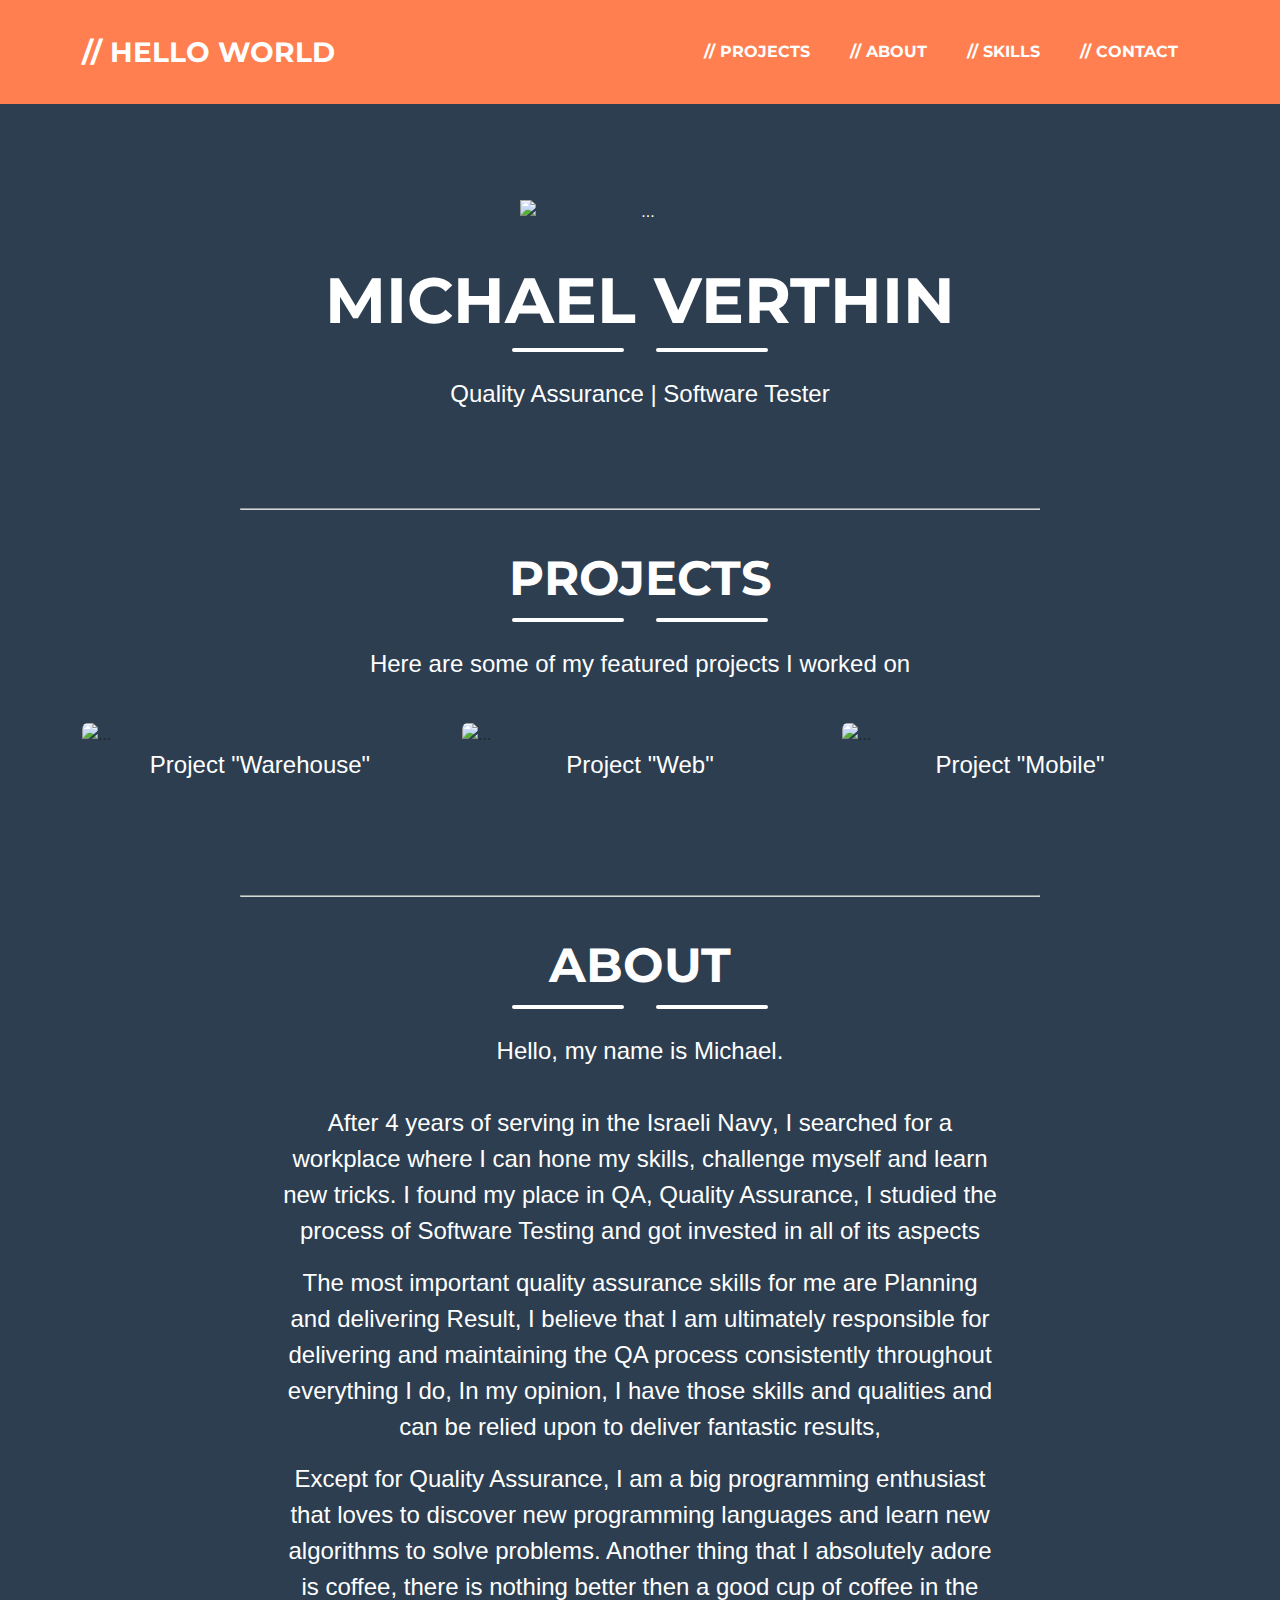
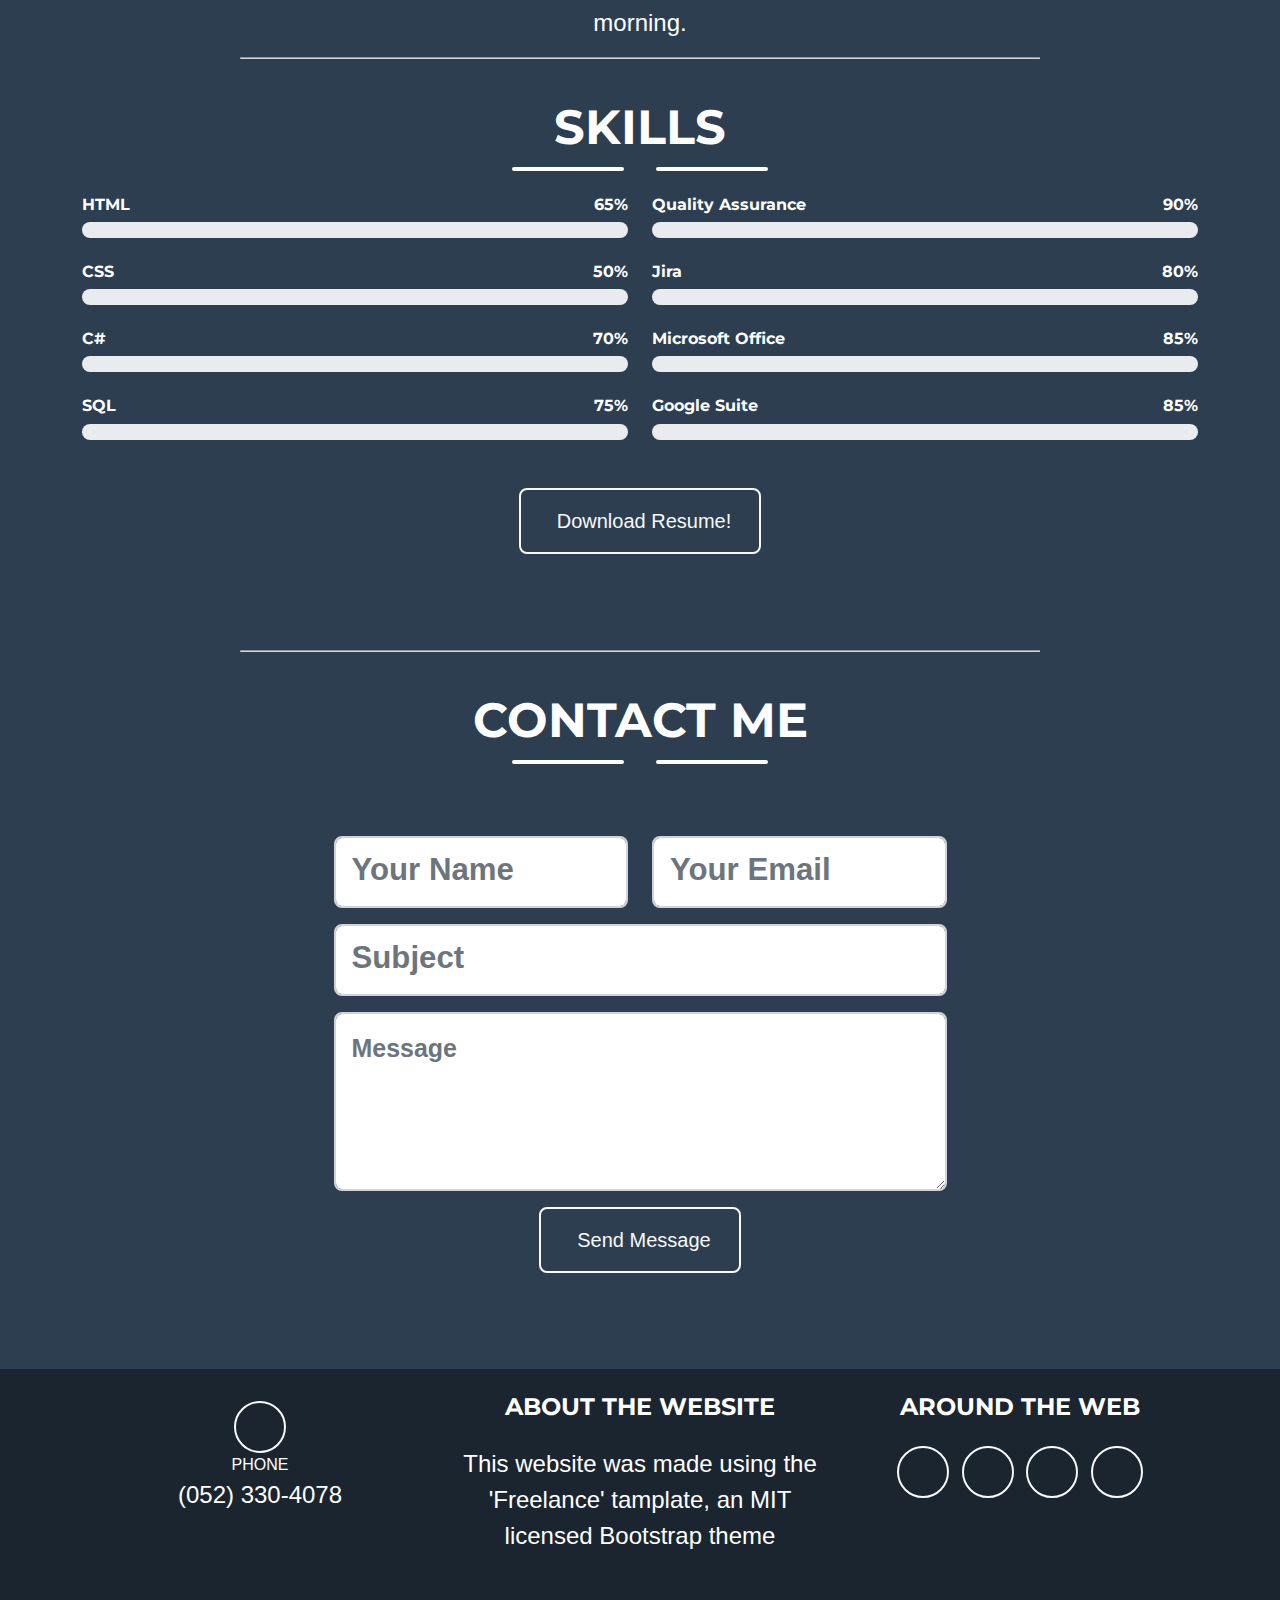
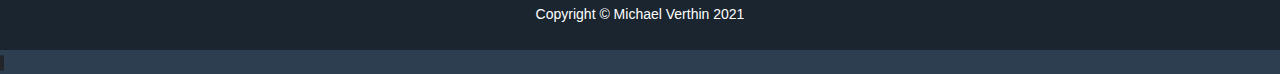
==== Michael Website/index.html @ 62302cfb "commit" ====
<!DOCTYPE html>
<html lang="en">
    <head>
        <meta charset="utf-8" />
        <meta name="viewport" content="width=device-width, initial-scale=1, shrink-to-fit=no" />
        <meta name="description" content="" />
        <meta name="author" content="" />
        <title>Michael's Website</title>
        <!-- Favicon-->
        <link rel="icon" type="image/x-icon" href="assets/img/FaceLogo.png" />
        <!-- Font Awesome icons (free version)-->
        <script src="https://use.fontawesome.com/releases/v5.15.3/js/all.js" crossorigin="anonymous"></script>
        <link rel="stylesheet" href="https://cdn.jsdelivr.net/npm/bootstrap@5.1.2/dist/css/bootstrap.min.css" integrity="sha384-uWxY/CJNBR+1zjPWmfnSnVxwRheevXITnMqoEIeG1LJrdI0GlVs/9cVSyPYXdcSF" crossorigin="anonymous">
        <!-- Google fonts-->
        <link href="https://fonts.googleapis.com/css?family=Montserrat:400,700" rel="stylesheet" type="text/css" />
        <link href="https://fonts.googleapis.com/css?family=Lato:400,700,400italic,700italic" rel="stylesheet" type="text/css" />
        <!-- Core theme CSS (includes Bootstrap)-->
        <link href="css/styles.css" rel="stylesheet" />
        
        
    </head>
    <body id="page-top">
        <!-- Navigation-->
        <nav class="navbar navbar-expand-lg bg-secondary text-uppercase fixed-top" id="mainNav">
            <div class="container">
                <a class="navbar-brand" href="#page-top">// Hello World</a>
                <button class="navbar-toggler text-uppercase font-weight-bold bg-primary text-white rounded" type="button" data-bs-toggle="collapse" data-bs-target="#navbarResponsive" aria-controls="navbarResponsive" aria-expanded="false" aria-label="Toggle navigation">
                    Menu
                    <i class="fas fa-bars"></i>
                </button>
                <div class="collapse navbar-collapse" id="navbarResponsive">
                    <ul class="navbar-nav ms-auto">
                        <li class="nav-item mx-0 mx-lg-1"><a class="nav-link py-3 px-0 px-lg-3 rounded" href="#portfolio">// Projects</a></li>
                        <li class="nav-item mx-0 mx-lg-1"><a class="nav-link py-3 px-0 px-lg-3 rounded" href="#about">// About</a></li>
                        <li class="nav-item mx-0 mx-lg-1"><a class="nav-link py-3 px-0 px-lg-3 rounded" href="#skills">// Skills</a></li>
                        <li class="nav-item mx-0 mx-lg-1"><a class="nav-link py-3 px-0 px-lg-3 rounded" href="#contact">// Contact</a></li>
                    </ul>
                </div>
            </div>
        </nav>
        <!-- Masthead-->
        <header class="masthead bg-primary text-white text-center">
            <div class="container d-flex align-items-center flex-column">
                <!-- Masthead Avatar Image-->
                <img class="masthead-avatar mb-5" src="assets/img/FaceLogo.png" alt="..." />
                <!-- Masthead Heading-->
                <h1 class="masthead-heading text-uppercase mb-0">Michael Verthin</h1>
                <!-- Icon Divider-->
                <div class="divider-custom divider-light">
                    <div class="divider-custom-line"></div>
                    <div class="divider-custom-icon"><i class="fas fa-dice-d20"></i></div>
                    <div class="divider-custom-line"></div>
                </div>
                <!-- Masthead Subheading-->
                <p class="masthead-subheading font-weight-light mb-0">Quality Assurance | Software Tester</p>
            </div>
        </header>
        <!-- Portfolio Section--> 
        <hr class="mb-0">
        <section class="page-section bg-primary portfolio" id="portfolio">
            <div class="container">
                <!-- Portfolio Section Heading-->
                <h2 class="page-section-heading text-center text-uppercase text-white mb-0">Projects</h2>
                <!-- Icon Divider-->    
                <div class="divider-custom divider-light">
                    <div class="divider-custom-line"></div>
                    <div class="divider-custom-icon"><i class="fas fa-briefcase"></i></div>
                    <div class="divider-custom-line"></div>
                </div>
                <dev><div class="container mb-0 col-lg-7 align-items-center text-center text-white"><p class="lead">
                    Here are some of my featured projects I worked on
                </p></div></dev><br>
                <!-- Portfolio Grid Items-->
                <div class="row justify-content-center">
                    <!-- Portfolio Item 1-->
                    <div class="col-md-0 col-lg-4 mb-5">
                        <div class="portfolio-item mx-auto" data-bs-toggle="modal" data-bs-target="#portfolioModal1">
                            <div class="portfolio-item-caption d-flex align-items-center justify-content-center h-100 w-100">
                                <div class="portfolio-item-caption-content text-center text-white"><i class="fas fa-plus fa-3x"></i></div>
                            </div>
                            <img class="img-fluid" src="assets/img/portfolio/warehouse.png" alt="..." />
                        </div>
                        <div class="container col-lg-auto text-center text-white"><p class="lead">Project <b>"Warehouse"</b></p></div>
                    </div>
                    <!-- Portfolio Item 2-->
                    <div class="col-md-0 col-lg-4 mb-5">
                        <div class="portfolio-item mx-auto" data-bs-toggle="modal" data-bs-target="#portfolioModal2">
                            <div class="portfolio-item-caption d-flex align-items-center justify-content-center h-100 w-100">
                                <div class="portfolio-item-caption-content text-center text-white"><i class="fas fa-plus fa-3x"></i></div>
                            </div>
                            <img class="img-fluid" src="assets/img/portfolio/Web.png" alt="..." />
                        </div>
                        <div class="container col-lg-auto text-center text-white"><p class="lead">Project <b>"Web"</b></p></div>
                    </div>
                    <!-- Portfolio Item 3-->
                    <div class="col-md-0 col-lg-4 mb-5">
                        <div class="portfolio-item mx-auto" data-bs-toggle="modal" data-bs-target="#portfolioModal3">
                            <div class="portfolio-item-caption d-flex align-items-center justify-content-center h-100 w-100">
                                <div class="portfolio-item-caption-content text-center text-white"><i class="fas fa-plus fa-3x"></i></div>
                            </div>
                            <img class="img-fluid" src="assets/img/portfolio/Base.png" alt="..." />
                        </div>
                        <div class="container col-lg-auto text-center text-white"><p class="lead">Project <b>"Mobile"</b></p></div>
                    </div>
                </div>
            </div>
        </section>
        <hr class="mb-0">
        <!-- About Section-->
        <section class="page-section bg-primary text-white mb-0" id="about">
            <div class="container">
                <!-- About Section Heading-->
                <h2 class="page-section-heading text-center text-uppercase text-white">About</h2>
                <!-- Icon Divider-->
                <div class="divider-custom divider-light">
                    <div class="divider-custom-line"></div>
                    <div class="divider-custom-icon"><i class="fas fa-user"></i></div>
                    <div class="divider-custom-line"></div>
                </div>
                <!-- About Section Content-->
                <div>
                    <div class="container mb-0 col-lg-8 align-items-center text-center"><p class="lead">Hello, my name is Michael.<br><br>
                        After 4 years of serving in the <b>Israeli Navy</b>, I searched for a workplace where I can hone my skills, challenge myself and 
                        learn new tricks. I found my place in QA, <b>Quality Assurance</b>, I studied the process of <b>Software 
                        Testing</b> and got invested in all of its aspects</p></div>
                    <div class="container mb-0 col-lg-8 align-items-center text-center"><p class="lead">The most important quality assurance skills for me are 
                        <b>Planning</b> and delivering <b>Result</b>,
                        I believe that I am ultimately responsible for delivering and maintaining the QA process consistently throughout everything I do,
                        In my opinion, I have those skills and qualities and can be relied upon to deliver fantastic results,</p></div>
                    <div class="container mb-0 col-lg-8 align-items-center text-center"><p class="lead"> Except for Quality Assurance, I am a big programming 
                        enthusiast that loves to discover new <b>programming languages</b> and learn new <b>algorithms</b> to solve problems. Another thing that I absolutely 
                        adore is coffee, there is nothing better
                        then a good cup of <b>coffee</b> in the morning.<br></p></div>
                    </div>
                </div><hr>
                 <!-- Skill Start -->
                <div class="page-section bg-primary text-white mb-0" id="skills">
                    <div class="container">
                            <!-- About Section Heading-->
                            <h2 class="page-section-heading text-center text-uppercase text-white">Skills</h2>
                            <!-- Icon Divider-->
                            <div class="divider-custom divider-light">
                                <div class="divider-custom-line"></div>
                                <div class="divider-custom-icon"><i class="fas fa-star"></i></div>
                                <div class="divider-custom-line"></div>
                            </div>
                        <div class="position-relative d-flex align-items-center justify-content-center mb-0"></div>
                        <div class="row align-items-center">
                            <div class="col-md-6">
                                <div class="skill mb-4">
                                    <div class="d-flex justify-content-between">
                                        <h6 class="font-weight-bold">HTML</h6>
                                        <h6 class="font-weight-bold">65%</h6>
                                    </div>
                                    <div class="progress">
                                        <div class="progress-bar --bs-primary" role="progressbar" aria-valuenow="65" aria-valuemin="0" aria-valuemax="100"></div>
                                    </div>
                                </div>
                                <div class="skill mb-4">
                                    <div class="d-flex justify-content-between">
                                        <h6 class="font-weight-bold">CSS</h6>
                                        <h6 class="font-weight-bold">50%</h6>
                                    </div>
                                    <div class="progress">
                                        <div class="progress-bar --bs-primary" role="progressbar" aria-valuenow="50" aria-valuemin="0" aria-valuemax="100"></div>
                                    </div>
                                </div>
                                <div class="skill mb-4">
                                    <div class="d-flex justify-content-between">
                                        <h6 class="font-weight-bold">C#</h6>
                                        <h6 class="font-weight-bold">70%</h6>
                                    </div>
                                    <div class="progress">
                                        <div class="progress-bar --bs-primary" role="progressbar" aria-valuenow="70" aria-valuemin="0" aria-valuemax="100"></div>
                                    </div>
                                </div>
                                <div class="skill mb-4">
                                    <div class="d-flex justify-content-between">
                                        <h6 class="font-weight-bold">SQL</h6>
                                        <h6 class="font-weight-bold">75%</h6>
                                    </div>
                                    <div class="progress">
                                        <div class="progress-bar --bs-primary" role="progressbar" aria-valuenow="75" aria-valuemin="0" aria-valuemax="100"></div>
                                    </div>
                                </div>
                            </div>
                            <div class="col-md-6">
                                <div class="skill mb-4">
                                    <div class="d-flex justify-content-between">
                                        <h6 class="font-weight-bold">Quality Assurance</h6>
                                        <h6 class="font-weight-bold">90%</h6>
                                    </div>
                                    <div class="progress">
                                        <div class="progress-bar --bs-primary" role="progressbar" aria-valuenow="90" aria-valuemin="0" aria-valuemax="100"></div>
                                    </div>
                                </div>
                                <div class="skill mb-4">
                                    <div class="d-flex justify-content-between">
                                        <h6 class="font-weight-bold">Jira</h6>
                                        <h6 class="font-weight-bold">80%</h6>
                                    </div>
                                    <div class="progress">
                                        <div class="progress-bar --bs-primary" role="progressbar" aria-valuenow="80" aria-valuemin="0" aria-valuemax="100"></div>
                                    </div>
                                </div>
                                <div class="skill mb-4">
                                    <div class="d-flex justify-content-between">
                                        <h6 class="font-weight-bold">Microsoft Office</h6>
                                        <h6 class="font-weight-bold">85%</h6>
                                    </div>
                                    <div class="progress">
                                        <div class="progress-bar --bs-primary" role="progressbar" aria-valuenow="85" aria-valuemin="0" aria-valuemax="100"></div>
                                    </div>
                                </div>
                                <div class="skill mb-4">
                                    <div class="d-flex justify-content-between">
                                        <h6 class="font-weight-bold">Google Suite</h6>
                                        <h6 class="font-weight-bold">85%</h6>
                                    </div>
                                    <div class="progress">
                                        <div class="progress-bar --bs-primary" role="progressbar" aria-valuenow="85" aria-valuemin="0" aria-valuemax="100"></div>
                                    </div>
                                </div>
                            </div>
                        </div>
                    </div>
                    
                <!-- About Section Button-->
                    <div class="text-center mt-4">
                        <a class="btn btn-xl btn-outline-light" href="assets/Resume/Michael Verthin - Resume - En.docx" download="Michael Verthin - Resume">
                            <i class="fas fa-download me-2"></i>
                            Download Resume!
                        </a>
                    </div>
                </div>
                <!-- Skill End -->
        </section>
        <hr>
        <!-- Contact Section-->
        <section class="page-section" id="contact">
            <div class="container">
                <!-- Contact Section Heading-->
                <h2 class="page-section-heading text-center text-uppercase text-white mb-0">Contact Me</h2>
                <!-- Icon Divider-->
                <div class="divider-custom divider-light">
                    <div class="divider-custom-line"></div>
                    <div class="divider-custom-icon"><i class="fas fa-address-card"></i></div>
                    <div class="divider-custom-line"></div>
                </div>
                <div class="container-fluid py-5" id="contact">
                    <div class="container">
                        <div class="row justify-content-center">
                            <div class="col-lg-8 col-xl-7">
                                <div class="contact-form text-center">
                                    <div id="success"></div>
                                    <form action="https://formsubmit.co/michaelvn5202@gmail.com" method="post" name="sentMessage" id="contactForm" novalidate="novalidate">
                                        <div class="row">
                                            <div class="control-group col-sm-6">
                                                <input type="text" class="form-control py-3 px-3" id="name" placeholder="Your Name"
                                                    required="required" data-validation-required-message="Please enter your name" />
                                                <p class="help-block text-danger"></p>
                                            </div>
                                            <div class="control-group col-sm-6">
                                                <input type="email" class="form-control py-3 px-3" id="email" placeholder="Your Email"
                                                    required="required" data-validation-required-message="Please enter your email" />
                                                <p class="help-block text-danger"></p>
                                            </div>
                                        </div>
                                        <div class="control-group">
                                            <input type="text" class="form-control py-3 px-3" id="subject" placeholder="Subject"
                                                required="required" data-validation-required-message="Please enter a subject" />
                                            <p class="help-block text-danger"></p>
                                        </div>
                                        <div class="control-group">
                                            <textarea class="form-control py-3 px-3" rows="5" id="message" placeholder="Message"
                                                required="required"
                                                data-validation-required-message="Please enter your message"></textarea>
                                            <p class="help-block text-danger"></p>
                                        </div>
                                        <div>
                                            <button class="btn btn-xl btn-outline-light" type="submit" id="sendMessageButton">
                                                <i class="fas fa-comment-alt me-2"></i>
                                                Send Message</button>
                                        </div>
                                    </form>
                                </div>
                            </div>
                        </div>
                    </div>
                </div>
                <!-- Contact End -->
        </div>
    </section>
        <!-- Footer-->
        <footer class="footer py-4 copyright text-center">
            <div class="container">
                <div class="row">
                    <!-- Footer Location-->
                    <div _ngcontent-serverapp-c90="" class="col-lg-4 my-2 ng-star-inserted">
                        <div _ngcontent-serverapp-c90="" class="d-flex flex-column align-items-center">
                            <a class="btn btn-outline-light btn-social mx-1" href="tel:0523304078"><i _ngcontent-serverapp-c90="" class="fas fa-mobile-alt"></i></a>
                            <div _ngcontent-serverapp-c90="" class="text-uppercase">Phone</div>
                            <div _ngcontent-serverapp-c90="" class="lead font-weight-bold">(052) 330-4078</div>
                        </div>
                    </div>
                    
                    <!-- Footer About Text-->
                    <div class="col-lg-4">
                        <h4 class="text-uppercase mb-4">About The Website</h4>
                        <p class="lead mb-0">
                            This website was made using the 'Freelance' tamplate, an MIT licensed Bootstrap theme
                        </p>
                    </div>
                    <!-- Footer Social Icons-->
                    <div class="col-lg-4 mb-5 mb-lg-0">
                        <h4 class="text-uppercase mb-4">Around the Web</h4>
                        <a class="btn btn-outline-light btn-social mx-1" href="#!" target="_blank"><i class="fab fa-fw fa-facebook-f"></i></a>
                        <a class="btn btn-outline-light btn-social mx-1" href="https://twitter.com/michaelvn5202" target="_blank"><i class="fab fa-fw fa-twitter"></i></a>
                        <a class="btn btn-outline-light btn-social mx-1" href="http://linkedin.com/in/michael-verthin" target="_blank"><i class="fab fa-fw fa-linkedin-in"></i></a>
                        <a class="btn btn-outline-light btn-social mx-1" href="https://github.com/Michael-Verthin" target="_blank"><i class="fab fa-fw fa-github"></i></a>
                    </div>
                </div>
            </div>
        </footer>
        <!-- Copyright Section-->
        <div class=" copyright py-4 text-center text-white">
            <div class="container"><small>Copyright &copy; Michael Verthin 2021</small></div>
        </div>
        <!-- Portfolio Modals-->
        <!-- Portfolio Modal 1-->
        <div class="portfolio-modal modal fade" id="portfolioModal1" tabindex="-1" aria-labelledby="portfolioModal1" aria-hidden="true">
            <div class="modal-dialog modal-xl">
                <div class="modal-content">
                    <div class="modal-header border-0"><button class="btn-close" type="button" data-bs-dismiss="modal" aria-label="Close"></button></div>
                    <div class="modal-body text-center pb-5">
                        <div class="container">
                            <div class="row justify-content-center">
                                <div class="col-lg-8">
                                    <!-- Portfolio Modal - Title-->
                                    <h2 class="portfolio-modal-title text-secondary text-uppercase mb-0">Project Warehouse</h2>
                                    <!-- Icon Divider-->
                                    <div class="divider-custom">
                                        <div class="divider-custom-line"></div>
                                        <div class="divider-custom-icon"><i class="fas fa-warehouse"></i></div>
                                        <div class="divider-custom-line"></div>
                                    </div>
                                    <!-- Portfolio Modal - Text-->
                                    <p class="mb-4">In this project, I was grouped into a team of 5, and we were tasked a made-up warehouse by our teachers, 
                                        we had to create an STP and find bugs or issues and report them using a program named TestRail, 
                                        it had a free trail so that was perfect for us to use for this one, 
                                        we were also given the product details of that warehouse, it was supposed to replace an old system that included using Microsoft Excel and handwritten 
                                        information. The new system we got in the product details contained all of the information including a detailed explanation about the users of the 
                                        system, a technical overview of the majority of screens in the software, the system also has BATCH processes and Query option that connect to a database.
                                    <!-- Portfolio Modal - Image-->
                                    <hr><img class="img-fluid rounded mb-auto" src="assets/Files/project warehouse/warehouse wallpaper.jpg" alt="..." />
                                        <hr>At the end of the project, we handed our STP projects and presented the presentation in front of an audience, 
                                        I've included a copy of the document and the presentation </p>
                                    <div class="text-center mt-4">
                                        <a class="btn btn-xl btn-outline-dark" style="width: 350px;" href="assets/Files/project warehouse/Michael Verthin - STP Document.docx">
                                            <i class="fas fa-download me-2"></i>
                                            Download STP document
                                        </a>
                                        <a class="btn btn-xl btn-outline-dark" href="https://docs.google.com/document/d/1-iDI3RVapPLCqd0ODJmczLm6D1UBOrDQ/edit?usp=sharing&ouid=103780277019540680906&rtpof=true&sd=true" target="_blank">
                                            <i class="fas fa-eye me-2"></i>
                                            View in browser
                                        </a>
                                    </div>
                                    <div class="text-center mt-4">
                                        <a class="btn btn-xl btn-outline-dark"  style="width: 350px;" href="assets/Files/project warehouse/Michael Verthin - STP Presentation.pptx">
                                            <i class="fas fa-download me-2"></i>
                                            Download STP presentation
                                        </a>
                                        <a class="btn btn-xl btn-outline-dark" href="https://docs.google.com/presentation/d/1h54_uswUo7TwTLchwD-ND1mDOPsQklXd/edit?usp=sharing&ouid=103780277019540680906&rtpof=true&sd=true" target="_blank">
                                            <i class="fas fa-eye me-2"></i>
                                            View in browser
                                        </a>
                                    </div>
                                        <br><button class="btn btn-primary" href="#" data-bs-dismiss="modal">
                                        <i class="fas fa-times fa-fw"></i>
                                        Close Window
                                    </button>
                                </div>
                            </div>
                        </div>
                    </div>
                </div>
            </div>
        </div>
        <!-- Portfolio Modal 2-->
        <div class="portfolio-modal modal fade" id="portfolioModal2" tabindex="-1" aria-labelledby="portfolioModal2" aria-hidden="true">
            <div class="modal-dialog modal-xl">
                <div class="modal-content">
                    <div class="modal-header border-0"><button class="btn-close" type="button" data-bs-dismiss="modal" aria-label="Close"></button></div>
                    <div class="modal-body text-center pb-5">
                        <div class="container">
                            <div class="row justify-content-center">
                                <div class="col-lg-8">
                                    <!-- Portfolio Modal - Title-->
                                    <h2 class="portfolio-modal-title text-secondary text-uppercase mb-0">Project Web</h2>
                                    <!-- Icon Divider-->
                                    <div class="divider-custom">
                                        <div class="divider-custom-line"></div>
                                        <div class="divider-custom-icon"><i class="fas fa-laptop"></i></div>
                                        <div class="divider-custom-line"></div>
                                    </div>
                                    <!-- Portfolio Modal - Text-->
                                    <p class="mb-4">In that project, my teachers tasked us to find a website that we need to find bugs or issues in and report 
                                        them using a project management program named Jira, then they divided us into groups of 2, so after I found my partner 
                                        we started to look for a buggy website.<br>
                                        we stumbled upon a school website that offered a promotional and school media website that didn't exactly offer the best 
                                        experience, it also had some serious security issues, since everyone can access the website and browse, download and use 
                                        the photos of the children that learn in that school, without any login.<br>
                                        After we finished checking the website in two circles, one using a pre-made checklist and the second by exploratory testing, 
                                        we reported all the issued and bugs into Jira, made an STR document, and then presented it in a presentation<hr>
                                    <!-- Portfolio Modal - Image-->
                                    <img class="img-fluid rounded mb-auto" src="assets/Files/project web/web wallpaper.jpeg" alt="..." />
                                    <hr>I've included a copy of the document and the presentation</p>
                                    <div class="text-center mt-4">
                                        <a class="btn btn-xl btn-outline-dark" href="assets/Files/project warehouse/Michael Verthin - STP Document.docx">
                                            <i class="fas fa-download me-2"></i>
                                            Download STR document
                                        </a>
                                    </div>
                                    <div class="text-center mt-4">
                                        <a class="btn btn-xl btn-outline-dark" href="assets/Files/project warehouse/Michael Verthin - STP Presentation.pptx">
                                            <i class="fas fa-download me-2"></i>
                                            Download STR presentation
                                        </a>
                                    </div>
                                        <br><button class="btn btn-primary" href="#" data-bs-dismiss="modal">
                                        <i class="fas fa-times fa-fw"></i>
                                        Close Window
                                    </button>
                                </div>
                            </div>
                        </div>
                    </div>
                </div>
            </div>
        </div>
        <!-- Portfolio Modal 3-->
        <div class="portfolio-modal modal fade" id="portfolioModal3" tabindex="-1" aria-labelledby="portfolioModal3" aria-hidden="true">
            <div class="modal-dialog modal-xl">
                <div class="modal-content">
                    <div class="modal-header border-0"><button class="btn-close" type="button" data-bs-dismiss="modal" aria-label="Close"></button></div>
                    <div class="modal-body text-center pb-5">
                        <div class="container">
                            <div class="row justify-content-center">
                                <div class="col-lg-8">
                                    <!-- Portfolio Modal - Title-->
                                    <h2 class="portfolio-modal-title text-secondary text-uppercase mb-0">Lorem ipsum</h2>
                                    <!-- Icon Divider-->
                                    <div class="divider-custom">
                                        <div class="divider-custom-line"></div>
                                        <div class="divider-custom-icon"><i class="fas fa-star"></i></div>
                                        <div class="divider-custom-line"></div>
                                    </div>
                                    <!-- Portfolio Modal - Image-->
                                    <img class="img-fluid rounded mb-5" src="assets/img/portfolio/Base.png" alt="..." />

                                    <!-- Portfolio Modal - Text-->
                                    <p class="mb-4">Lorem ipsum dolor sit amet, consectetur adipisicing elit. Mollitia neque assumenda ipsam nihil, molestias magnam, recusandae quos quis inventore quisquam velit asperiores, vitae? Reprehenderit soluta, eos quod consequuntur itaque. Nam.</p>
                                    <button class="btn btn-primary" href="#!" data-bs-dismiss="modal">
                                        <i class="fas fa-times fa-fw"></i>
                                        Close Window
                                    </button>
                                </div>
                            </div>
                        </div>
                    </div>
                </div>
            </div>
        </div>
        <!-- Portfolio Modal 4-->
        <div class="portfolio-modal modal fade" id="portfolioModal4" tabindex="-1" aria-labelledby="portfolioModal4" aria-hidden="true">
            <div class="modal-dialog modal-xl">
                <div class="modal-content">
                    <div class="modal-header border-0"><button class="btn-close" type="button" data-bs-dismiss="modal" aria-label="Close"></button></div>
                    <div class="modal-body text-center pb-5">
                        <div class="container">
                            <div class="row justify-content-center">
                                <div class="col-lg-8">
                                    <!-- Portfolio Modal - Title-->
                                    <h2 class="portfolio-modal-title text-secondary text-uppercase mb-0">Controller</h2>
                                    <!-- Icon Divider-->
                                    <div class="divider-custom">
                                        <div class="divider-custom-line"></div>
                                        <div class="divider-custom-icon"><i class="fas fa-star"></i></div>
                                        <div class="divider-custom-line"></div>
                                    </div>
                                    <!-- Portfolio Modal - Image-->
                                    <img class="img-fluid rounded mb-5" src="assets/img/portfolio/game.png" alt="..." />
                                    <!-- Portfolio Modal - Text-->
                                    <p class="mb-4">Lorem ipsum dolor sit amet, consectetur adipisicing elit. Mollitia neque assumenda ipsam nihil, molestias magnam, recusandae quos quis inventore quisquam velit asperiores, vitae? Reprehenderit soluta, eos quod consequuntur itaque. Nam.</p>
                                    <button class="btn btn-primary" href="#!" data-bs-dismiss="modal">
                                        <i class="fas fa-times fa-fw"></i>
                                        Close Window
                                    </button>
                                </div>
                            </div>
                        </div>
                    </div>
                </div>
            </div>
        </div>
        <!-- Portfolio Modal 5-->
        <div class="portfolio-modal modal fade" id="portfolioModal5" tabindex="-1" aria-labelledby="portfolioModal5" aria-hidden="true">
            <div class="modal-dialog modal-xl">
                <div class="modal-content">
                    <div class="modal-header border-0"><button class="btn-close" type="button" data-bs-dismiss="modal" aria-label="Close"></button></div>
                    <div class="modal-body text-center pb-5">
                        <div class="container">
                            <div class="row justify-content-center">
                                <div class="col-lg-8">
                                    <!-- Portfolio Modal - Title-->
                                    <h2 class="portfolio-modal-title text-secondary text-uppercase mb-0">Locked Safe</h2>
                                    <!-- Icon Divider-->
                                    <div class="divider-custom">
                                        <div class="divider-custom-line"></div>
                                        <div class="divider-custom-icon"><i class="fas fa-star"></i></div>
                                        <div class="divider-custom-line"></div>
                                    </div>
                                    <!-- Portfolio Modal - Image-->
                                    <img class="img-fluid rounded mb-5" src="assets/img/portfolio/safe.png" alt="..." />
                                    <!-- Portfolio Modal - Text-->
                                    <p class="mb-4">Lorem ipsum dolor sit amet, consectetur adipisicing elit. Mollitia neque assumenda ipsam nihil, molestias magnam, recusandae quos quis inventore quisquam velit asperiores, vitae? Reprehenderit soluta, eos quod consequuntur itaque. Nam.</p>
                                    <button class="btn btn-primary" href="#!" data-bs-dismiss="modal">
                                        <i class="fas fa-times fa-fw"></i>
                                        Close Window
                                    </button>
                                </div>
                            </div>
                        </div>
                    </div>
                </div>
            </div>
        </div>
        <!-- Portfolio Modal 6-->
        <div class="portfolio-modal modal fade" id="portfolioModal6" tabindex="-1" aria-labelledby="portfolioModal6" aria-hidden="true">
            <div class="modal-dialog modal-xl">
                <div class="modal-content">
                    <div class="modal-header border-0"><button class="btn-close" type="button" data-bs-dismiss="modal" aria-label="Close"></button></div>
                    <div class="modal-body text-center pb-5">
                        <div class="container">
                            <div class="row justify-content-center">
                                <div class="col-lg-8">
                                    <!-- Portfolio Modal - Title-->
                                    <h2 class="portfolio-modal-title text-secondary text-uppercase mb-0">Submarine</h2>
                                    <!-- Icon Divider-->
                                    <div class="divider-custom">
                                        <div class="divider-custom-line"></div>
                                        <div class="divider-custom-icon"><i class="fas fa-star"></i></div>
                                        <div class="divider-custom-line"></div>
                                    </div>
                                    <!-- Portfolio Modal - Image-->
                                    <img class="img-fluid rounded mb-5" src="assets/img/portfolio/submarine.png" alt="..." />
                                    <!-- Portfolio Modal - Text-->
                                    <p class="mb-4">Lorem ipsum dolor sit amet, consectetur adipisicing elit. Mollitia neque assumenda ipsam nihil, molestias magnam, recusandae quos quis inventore quisquam velit asperiores, vitae? Reprehenderit soluta, eos quod consequuntur itaque. Nam.</p>
                                    <button class="btn btn-primary" href="#!" data-bs-dismiss="modal">
                                        <i class="fas fa-times fa-fw"></i>
                                        Close Window
                                    </button>
                                </div>
                            </div>
                        </div>
                    </div>
                </div>
            </div>
        </div>
    <!-- Back to Top -->
    <a href="#" class="btn btn-outline-dark px-0 back-to-top"><i class="fa fa-angle-double-up"></i></a>


        <!-- Bootstrap core JS-->
        <script src="https://cdn.jsdelivr.net/npm/bootstrap@5.1.0/dist/js/bootstrap.bundle.min.js"></script>
        <!-- Core theme JS-->
        <script src="js/scripts.js"></script>
    <!-- JavaScript Libraries -->
    <!-- JavaScript Libraries -->
    <script src="https://code.jquery.com/jquery-3.4.1.min.js"></script>
    <script src="https://stackpath.bootstrapcdn.com/bootstrap/4.4.1/js/bootstrap.bundle.min.js"></script>
    <script src="lib/typed/typed.min.js"></script>
    <script src="lib/easing/easing.min.js"></script>
    <script src="lib/waypoints/waypoints.min.js"></script>
    <script src="lib/owlcarousel/owl.carousel.min.js"></script>
    <script src="lib/isotope/isotope.pkgd.min.js"></script>
    <script src="lib/lightbox/js/lightbox.min.js"></script>

    <!-- Contact Javascript File -->
    <script src="mail/jqBootstrapValidation.min.js"></script>
    <script src="mail/contact.js"></script>

    <!-- Template Javascript -->
    <script src="js/main.js"></script>
    </body>
</html>
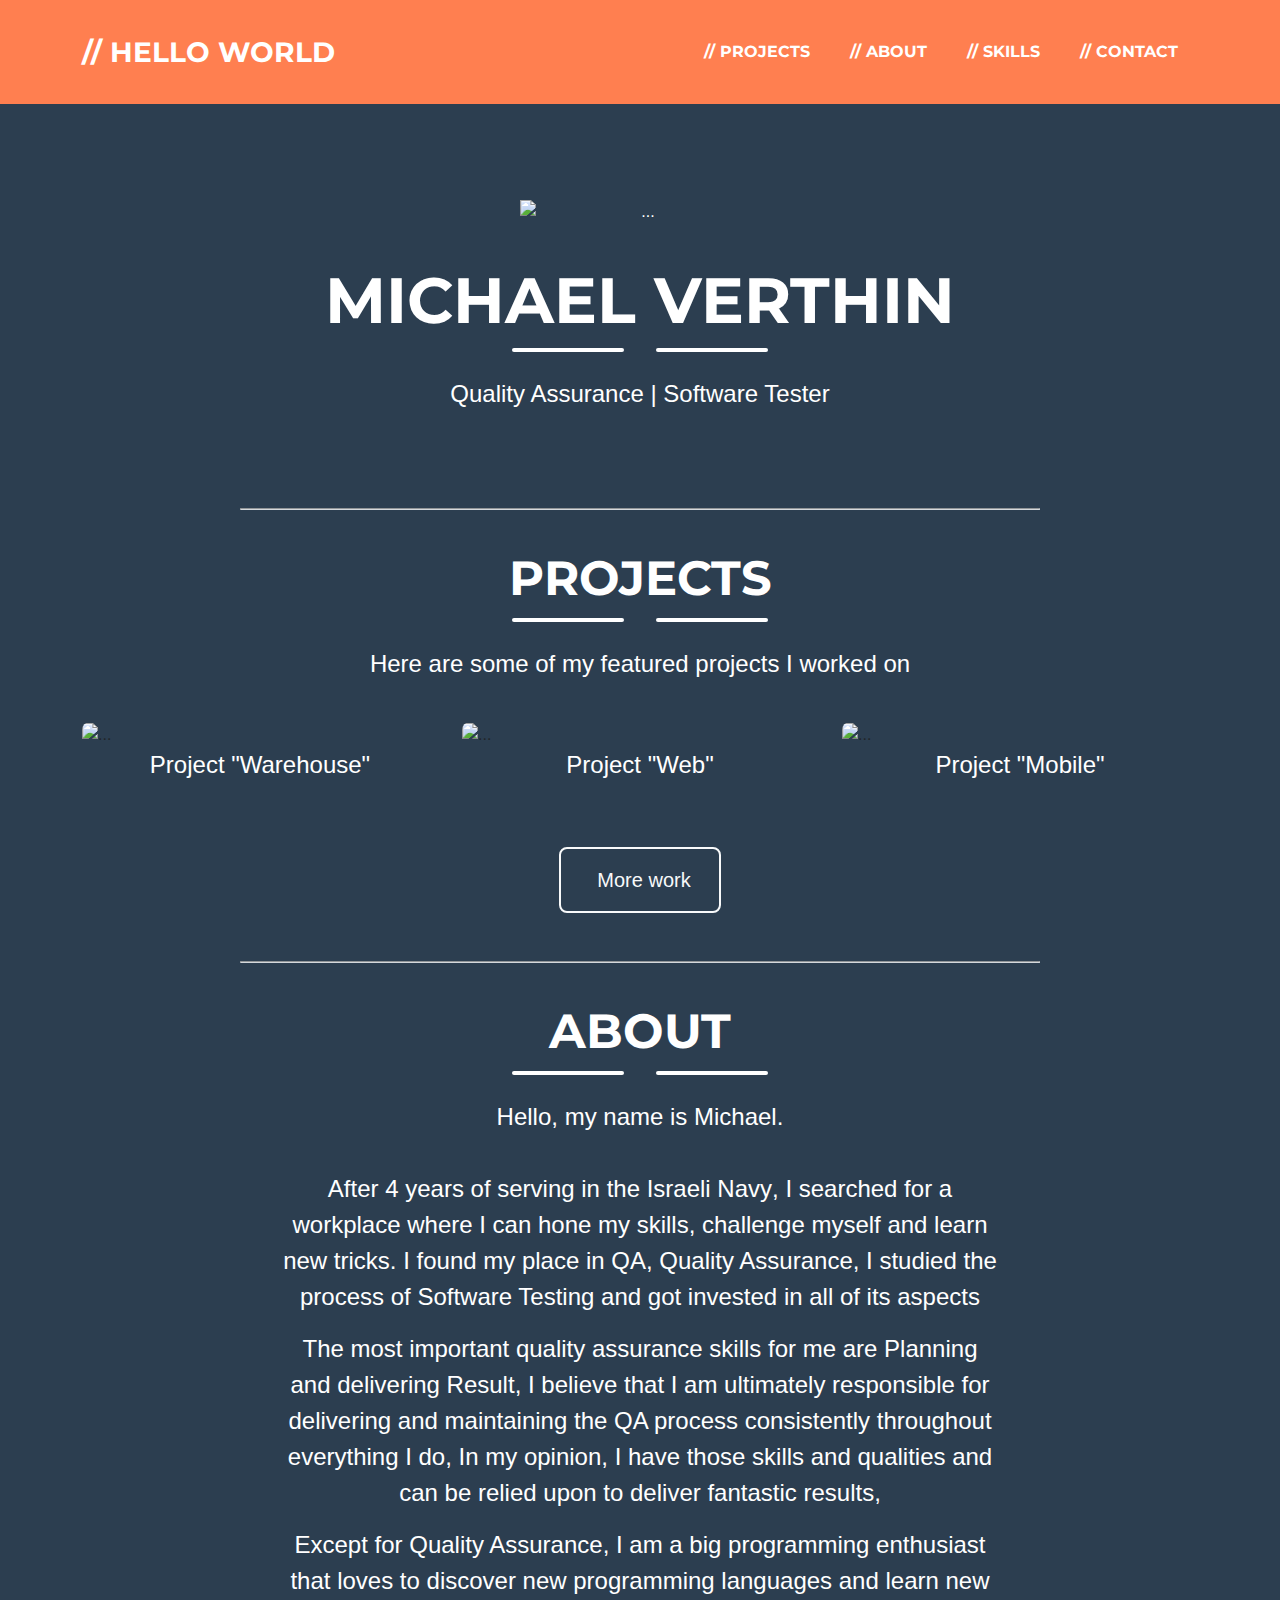
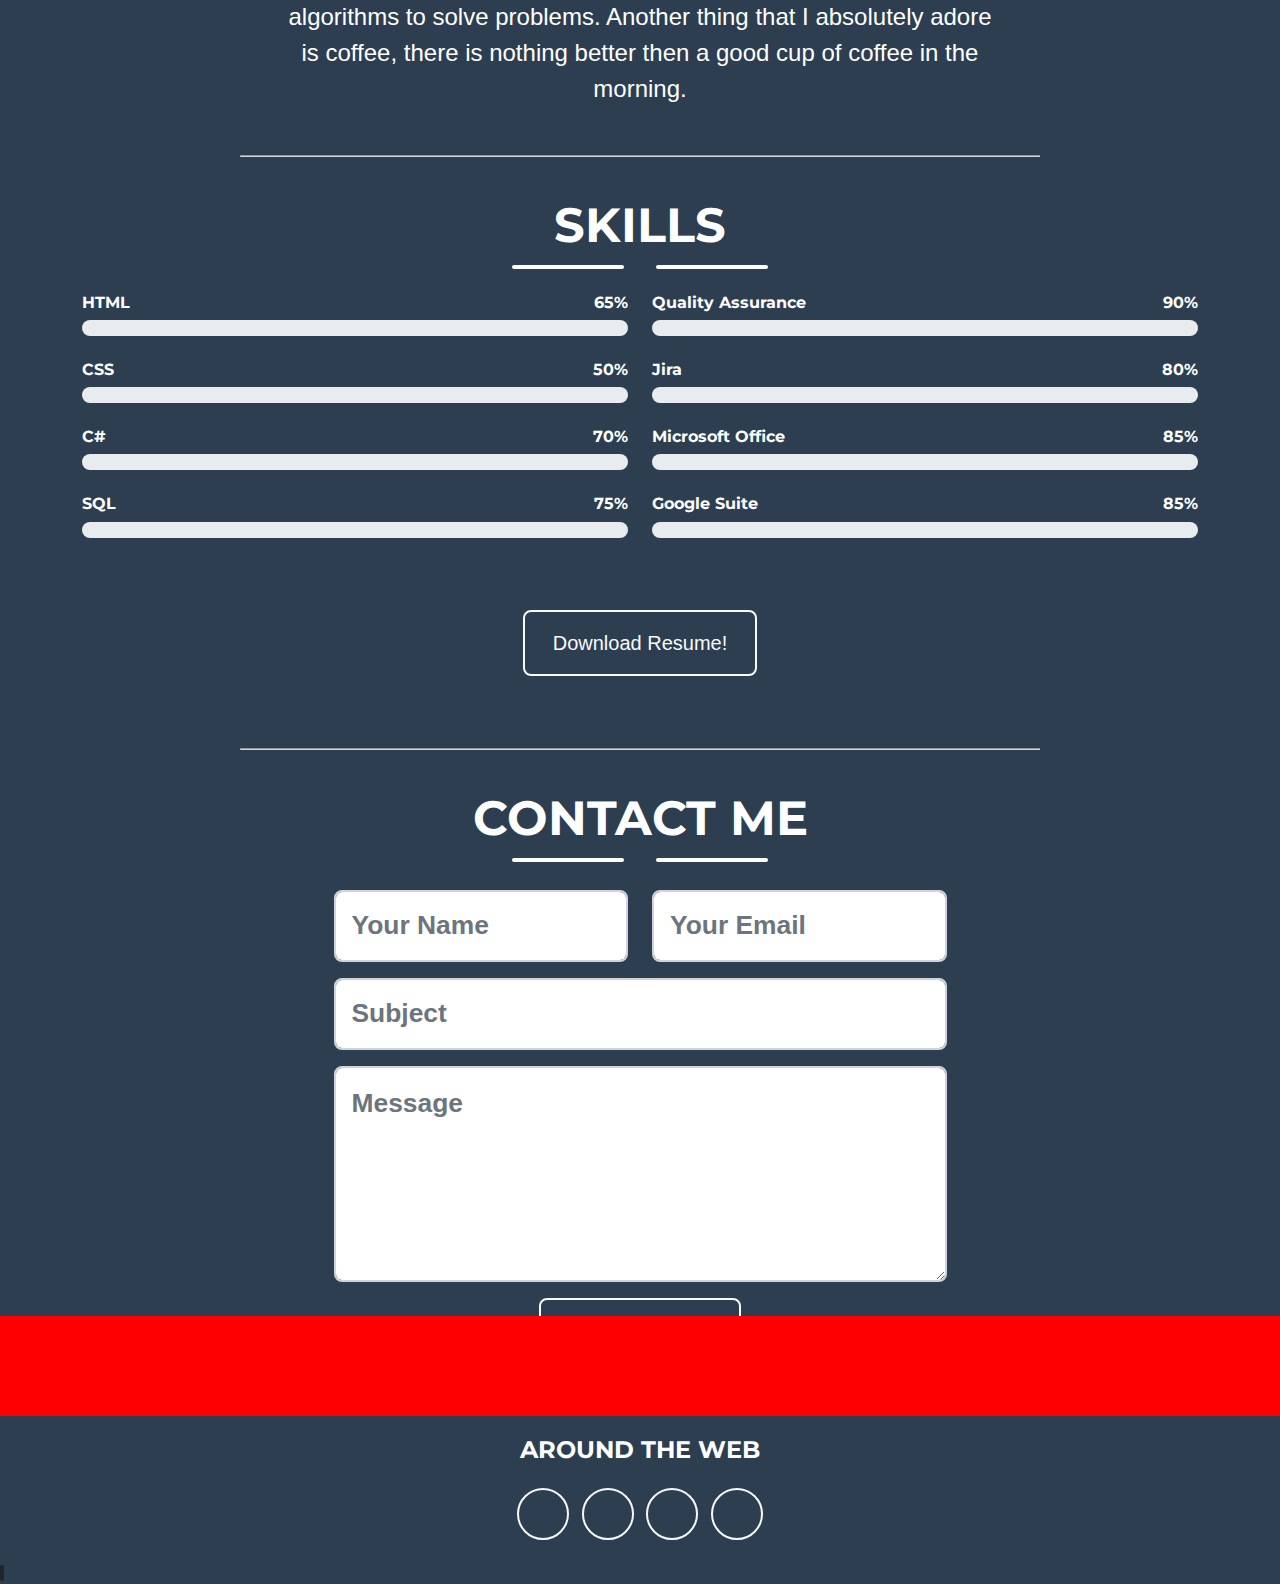
==== commit 0d8c319f: "commit" ====
--- a/Michael Website/index.html
+++ b/Michael Website/index.html
@@ -56,7 +56,7 @@
             </div>
         </header>
         <!-- Portfolio Section--> 
-        <hr class="mb-0">
+        <hr>
         <section class="page-section bg-primary portfolio" id="portfolio">
             <div class="container">
                 <!-- Portfolio Section Heading-->
@@ -101,6 +101,11 @@
                             <img class="img-fluid" src="assets/img/portfolio/Base.png" alt="..." />
                         </div>
                         <div class="container col-lg-auto text-center text-white"><p class="lead">Project <b>"Mobile"</b></p></div>
+                    </div><div class="text-center mb-0">
+                        <a class="btn btn-xl btn-outline-light" href="soon.html">
+                            <i class="fas fa-folder-open me-2"></i>
+                            More work
+                        </a>
                     </div>
                 </div>
             </div>
@@ -127,10 +132,10 @@
                         <b>Planning</b> and delivering <b>Result</b>,
                         I believe that I am ultimately responsible for delivering and maintaining the QA process consistently throughout everything I do,
                         In my opinion, I have those skills and qualities and can be relied upon to deliver fantastic results,</p></div>
-                    <div class="container mb-0 col-lg-8 align-items-center text-center"><p class="lead"> Except for Quality Assurance, I am a big programming 
+                    <div class="container mb-5 col-lg-8 align-items-center text-center"><p class="lead"> Except for Quality Assurance, I am a big programming 
                         enthusiast that loves to discover new <b>programming languages</b> and learn new <b>algorithms</b> to solve problems. Another thing that I absolutely 
                         adore is coffee, there is nothing better
-                        then a good cup of <b>coffee</b> in the morning.<br></p></div>
+                        then a good cup of <b>coffee</b> in the morning.</p></div>
                     </div>
                 </div><hr>
                  <!-- Skill Start -->
@@ -224,14 +229,12 @@
                             </div>
                         </div>
                     </div>
-                    
-                <!-- About Section Button-->
-                    <div class="text-center mt-4">
-                        <a class="btn btn-xl btn-outline-light" href="assets/Resume/Michael Verthin - Resume - En.docx" download="Michael Verthin - Resume">
-                            <i class="fas fa-download me-2"></i>
-                            Download Resume!
-                        </a>
-                    </div>
+                </div>                <!-- About Section Button-->
+                <div class="text-center mb-4">
+                    <a class="btn btn-xl btn-outline-light" href="assets/Resume/Michael Verthin - Resume - En.docx" download="Michael Verthin - Resume">
+                        <i class="fas fa-download"></i>
+                        Download Resume!
+                    </a>
                 </div>
                 <!-- Skill End -->
         </section>
@@ -247,33 +250,40 @@
                     <div class="divider-custom-icon"><i class="fas fa-address-card"></i></div>
                     <div class="divider-custom-line"></div>
                 </div>
-                <div class="container-fluid py-5" id="contact">
+                <div class="container-fluid py-1" id="contact">
                     <div class="container">
                         <div class="row justify-content-center">
                             <div class="col-lg-8 col-xl-7">
                                 <div class="contact-form text-center">
                                     <div id="success"></div>
-                                    <form action="https://formsubmit.co/michaelvn5202@gmail.com" method="post" name="sentMessage" id="contactForm" novalidate="novalidate">
+                                    <form action="https://formsubmit.co/michaelvn5202@gmail.com" method="POST"><!-- id="contactForm" novalidate="novalidate"-->
+                                        <input type="hidden" name="_next" value="http://127.0.0.1:5500/Michael%20Website/thankyou.html#page-top">
+                                        <input type="hidden" name="_captcha" value="false">
                                         <div class="row">
-                                            <div class="control-group col-sm-6">
-                                                <input type="text" class="form-control py-3 px-3" id="name" placeholder="Your Name"
+                                            <div class="col-sm-6">
+                                                <input type="text" name="name" class="form-control py-3 px-3" id="name" placeholder="Your Name"
                                                     required="required" data-validation-required-message="Please enter your name" />
                                                 <p class="help-block text-danger"></p>
                                             </div>
-                                            <div class="control-group col-sm-6">
-                                                <input type="email" class="form-control py-3 px-3" id="email" placeholder="Your Email"
+                                            <div class="col-sm-6">
+                                                <input type="email" name="email" class="form-control py-3 px-3" id="email" placeholder="Your Email"
                                                     required="required" data-validation-required-message="Please enter your email" />
                                                 <p class="help-block text-danger"></p>
                                             </div>
                                         </div>
-                                        <div class="control-group">
-                                            <input type="text" class="form-control py-3 px-3" id="subject" placeholder="Subject"
+                                        <div class="mb-3">
+                                            <input type="text" name="subject" class="form-control py-3 px-3" id="subject" placeholder="Subject"
                                                 required="required" data-validation-required-message="Please enter a subject" />
                                             <p class="help-block text-danger"></p>
                                         </div>
-                                        <div class="control-group">
-                                            <textarea class="form-control py-3 px-3" rows="5" id="message" placeholder="Message"
-                                                required="required"
+                                        <div class="mb-3">
+                                            <textarea class="form-control py-3 px-3" name="message" rows="5" id="message" placeholder="Message"
+                                                required="required" style="	font-size: 1.5rem;
+                                                border-left: 0;
+                                                border-right: 0;
+                                                border-top: 0;
+                                                border-width: 1px;
+                                                border: 0.125rem solid #ced4da;"
                                                 data-validation-required-message="Please enter your message"></textarea>
                                             <p class="help-block text-danger"></p>
                                         </div>
@@ -291,41 +301,21 @@
                 <!-- Contact End -->
         </div>
     </section>
-        <!-- Footer-->
-        <footer class="footer py-4 copyright text-center">
-            <div class="container">
-                <div class="row">
-                    <!-- Footer Location-->
-                    <div _ngcontent-serverapp-c90="" class="col-lg-4 my-2 ng-star-inserted">
-                        <div _ngcontent-serverapp-c90="" class="d-flex flex-column align-items-center">
-                            <a class="btn btn-outline-light btn-social mx-1" href="tel:0523304078"><i _ngcontent-serverapp-c90="" class="fas fa-mobile-alt"></i></a>
-                            <div _ngcontent-serverapp-c90="" class="text-uppercase">Phone</div>
-                            <div _ngcontent-serverapp-c90="" class="lead font-weight-bold">(052) 330-4078</div>
-                        </div>
-                    </div>
-                    
-                    <!-- Footer About Text-->
-                    <div class="col-lg-4">
-                        <h4 class="text-uppercase mb-4">About The Website</h4>
-                        <p class="lead mb-0">
-                            This website was made using the 'Freelance' tamplate, an MIT licensed Bootstrap theme
-                        </p>
-                    </div>
-                    <!-- Footer Social Icons-->
-                    <div class="col-lg-4 mb-5 mb-lg-0">
-                        <h4 class="text-uppercase mb-4">Around the Web</h4>
-                        <a class="btn btn-outline-light btn-social mx-1" href="#!" target="_blank"><i class="fab fa-fw fa-facebook-f"></i></a>
-                        <a class="btn btn-outline-light btn-social mx-1" href="https://twitter.com/michaelvn5202" target="_blank"><i class="fab fa-fw fa-twitter"></i></a>
-                        <a class="btn btn-outline-light btn-social mx-1" href="http://linkedin.com/in/michael-verthin" target="_blank"><i class="fab fa-fw fa-linkedin-in"></i></a>
-                        <a class="btn btn-outline-light btn-social mx-1" href="https://github.com/Michael-Verthin" target="_blank"><i class="fab fa-fw fa-github"></i></a>
-                    </div>
-                </div>
-            </div>
-        </footer>
-        <!-- Copyright Section-->
-        <div class=" copyright py-4 text-center text-white">
-            <div class="container"><small>Copyright &copy; Michael Verthin 2021</small></div>
-        </div>
+    <footer class="b-footer">
+        <div class="waves">
+            <div class="wave" id="wave1"></div>
+            <div class="wave" id="wave2"></div>
+            <div class="wave" id="wave3"></div>
+            <div class="wave" id="wave4"></div>
+        </div>
+        <div class="container text-center">
+            <h4 class="text-uppercase mb-4">Around the Web</h4>
+            <a class="btn btn-outline-light btn-social mx-1" href="#!" target="_blank"><i class="fab fa-fw fa-facebook-f"></i></a>
+            <a class="btn btn-outline-light btn-social mx-1" href="https://twitter.com/michaelvn5202" target="_blank"><i class="fab fa-fw fa-twitter"></i></a>
+            <a class="btn btn-outline-light btn-social mx-1" href="http://linkedin.com/in/michael-verthin" target="_blank"><i class="fab fa-fw fa-linkedin-in"></i></a>
+            <a class="btn btn-outline-light btn-social mx-1" href="https://github.com/Michael-Verthin" target="_blank"><i class="fab fa-fw fa-github"></i></a>
+        </div>
+    </footer>
         <!-- Portfolio Modals-->
         <!-- Portfolio Modal 1-->
         <div class="portfolio-modal modal fade" id="portfolioModal1" tabindex="-1" aria-labelledby="portfolioModal1" aria-hidden="true">
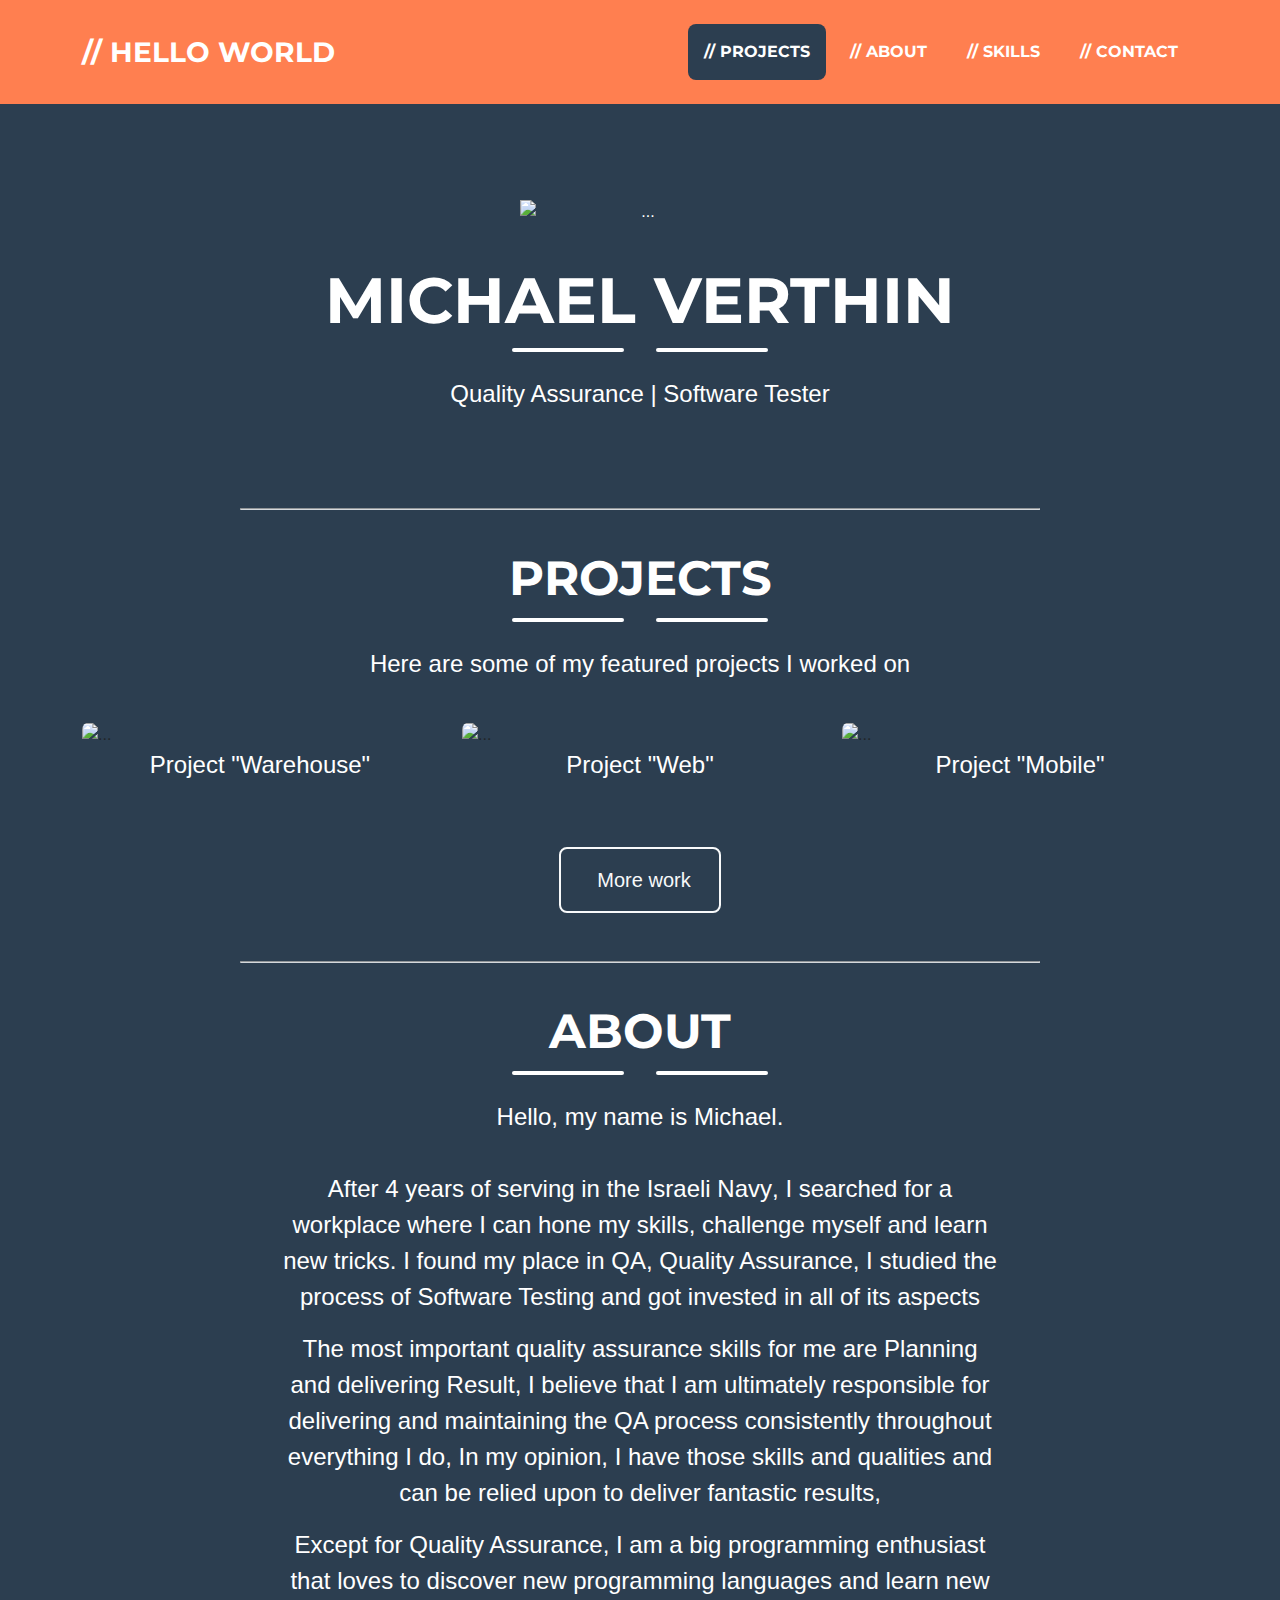
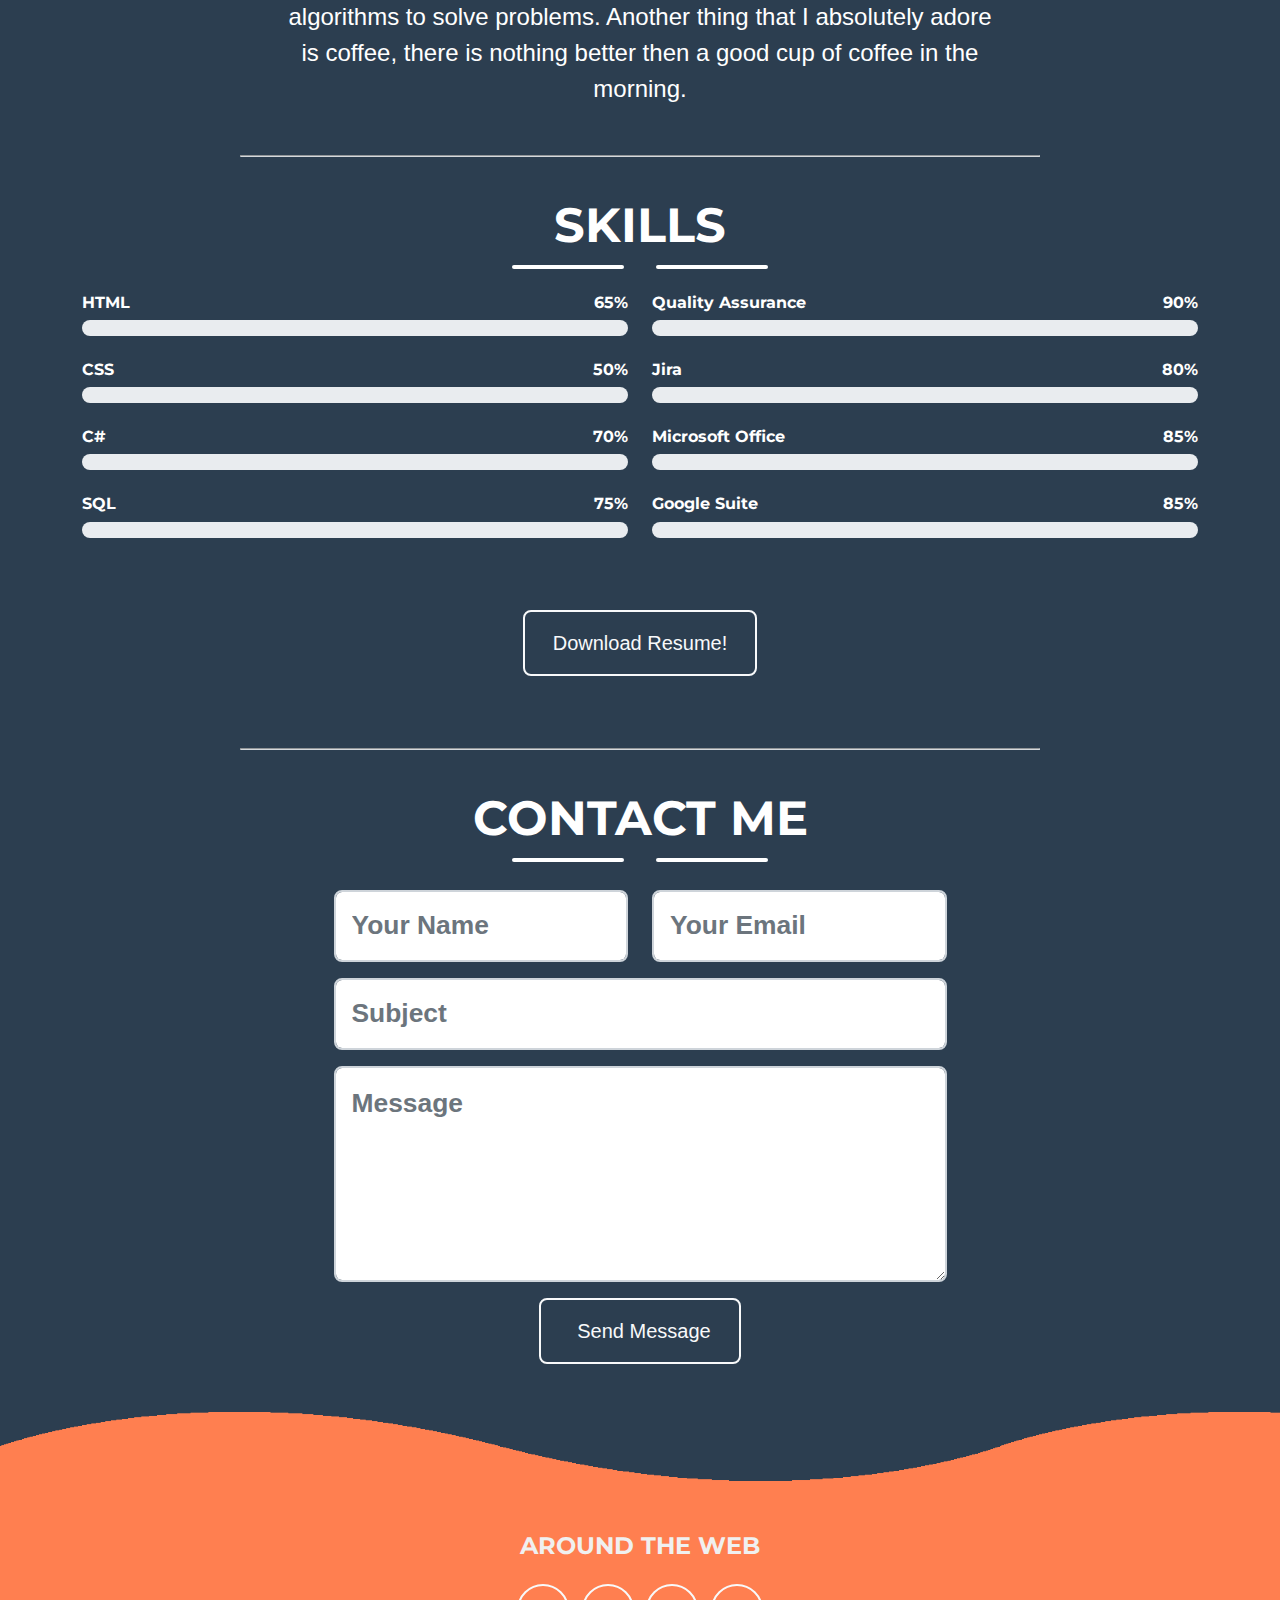
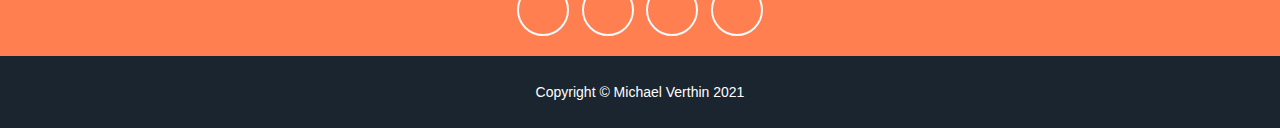
==== commit ee771547: "commit" ====
--- a/Michael Website/index.html
+++ b/Michael Website/index.html
@@ -288,7 +288,7 @@
                                             <p class="help-block text-danger"></p>
                                         </div>
                                         <div>
-                                            <button class="btn btn-xl btn-outline-light" type="submit" id="sendMessageButton">
+                                            <button class="btn btn-xl btn-outline-light mb-5" type="submit" id="sendMessageButton">
                                                 <i class="fas fa-comment-alt me-2"></i>
                                                 Send Message</button>
                                         </div>
@@ -301,8 +301,8 @@
                 <!-- Contact End -->
         </div>
     </section>
-    <footer class="b-footer">
-        <div class="waves">
+    <footer class="mt-5">
+        <div class="waves ">
             <div class="wave" id="wave1"></div>
             <div class="wave" id="wave2"></div>
             <div class="wave" id="wave3"></div>
@@ -310,12 +310,15 @@
         </div>
         <div class="container text-center">
             <h4 class="text-uppercase mb-4">Around the Web</h4>
-            <a class="btn btn-outline-light btn-social mx-1" href="#!" target="_blank"><i class="fab fa-fw fa-facebook-f"></i></a>
+            <a class="btn btn-outline-light btn-social mx-1" href="tel:0523304078"><i class="fas fa-mobile-alt"></i></a>
             <a class="btn btn-outline-light btn-social mx-1" href="https://twitter.com/michaelvn5202" target="_blank"><i class="fab fa-fw fa-twitter"></i></a>
             <a class="btn btn-outline-light btn-social mx-1" href="http://linkedin.com/in/michael-verthin" target="_blank"><i class="fab fa-fw fa-linkedin-in"></i></a>
             <a class="btn btn-outline-light btn-social mx-1" href="https://github.com/Michael-Verthin" target="_blank"><i class="fab fa-fw fa-github"></i></a>
         </div>
     </footer>
+    <div class=" copyright py-4 text-center text-white">
+        <div class="container"><small>Copyright &copy; Michael Verthin 2021</small></div>
+    </div>
         <!-- Portfolio Modals-->
         <!-- Portfolio Modal 1-->
         <div class="portfolio-modal modal fade" id="portfolioModal1" tabindex="-1" aria-labelledby="portfolioModal1" aria-hidden="true">
@@ -557,15 +560,9 @@
                 </div>
             </div>
         </div>
-    <!-- Back to Top -->
-    <a href="#" class="btn btn-outline-dark px-0 back-to-top"><i class="fa fa-angle-double-up"></i></a>
 
-
-        <!-- Bootstrap core JS-->
-        <script src="https://cdn.jsdelivr.net/npm/bootstrap@5.1.0/dist/js/bootstrap.bundle.min.js"></script>
-        <!-- Core theme JS-->
-        <script src="js/scripts.js"></script>
-    <!-- JavaScript Libraries -->
+    <!-- Bootstrap core JS-->
+    
     <!-- JavaScript Libraries -->
     <script src="https://code.jquery.com/jquery-3.4.1.min.js"></script>
     <script src="https://stackpath.bootstrapcdn.com/bootstrap/4.4.1/js/bootstrap.bundle.min.js"></script>
@@ -579,8 +576,9 @@
     <!-- Contact Javascript File -->
     <script src="mail/jqBootstrapValidation.min.js"></script>
     <script src="mail/contact.js"></script>
-
     <!-- Template Javascript -->
     <script src="js/main.js"></script>
+    <script src="js/scripts.js"></script>
+    <script src="https://cdn.jsdelivr.net/npm/bootstrap@5.1.0/dist/js/bootstrap.bundle.min.js"></script>                                
     </body>
 </html>
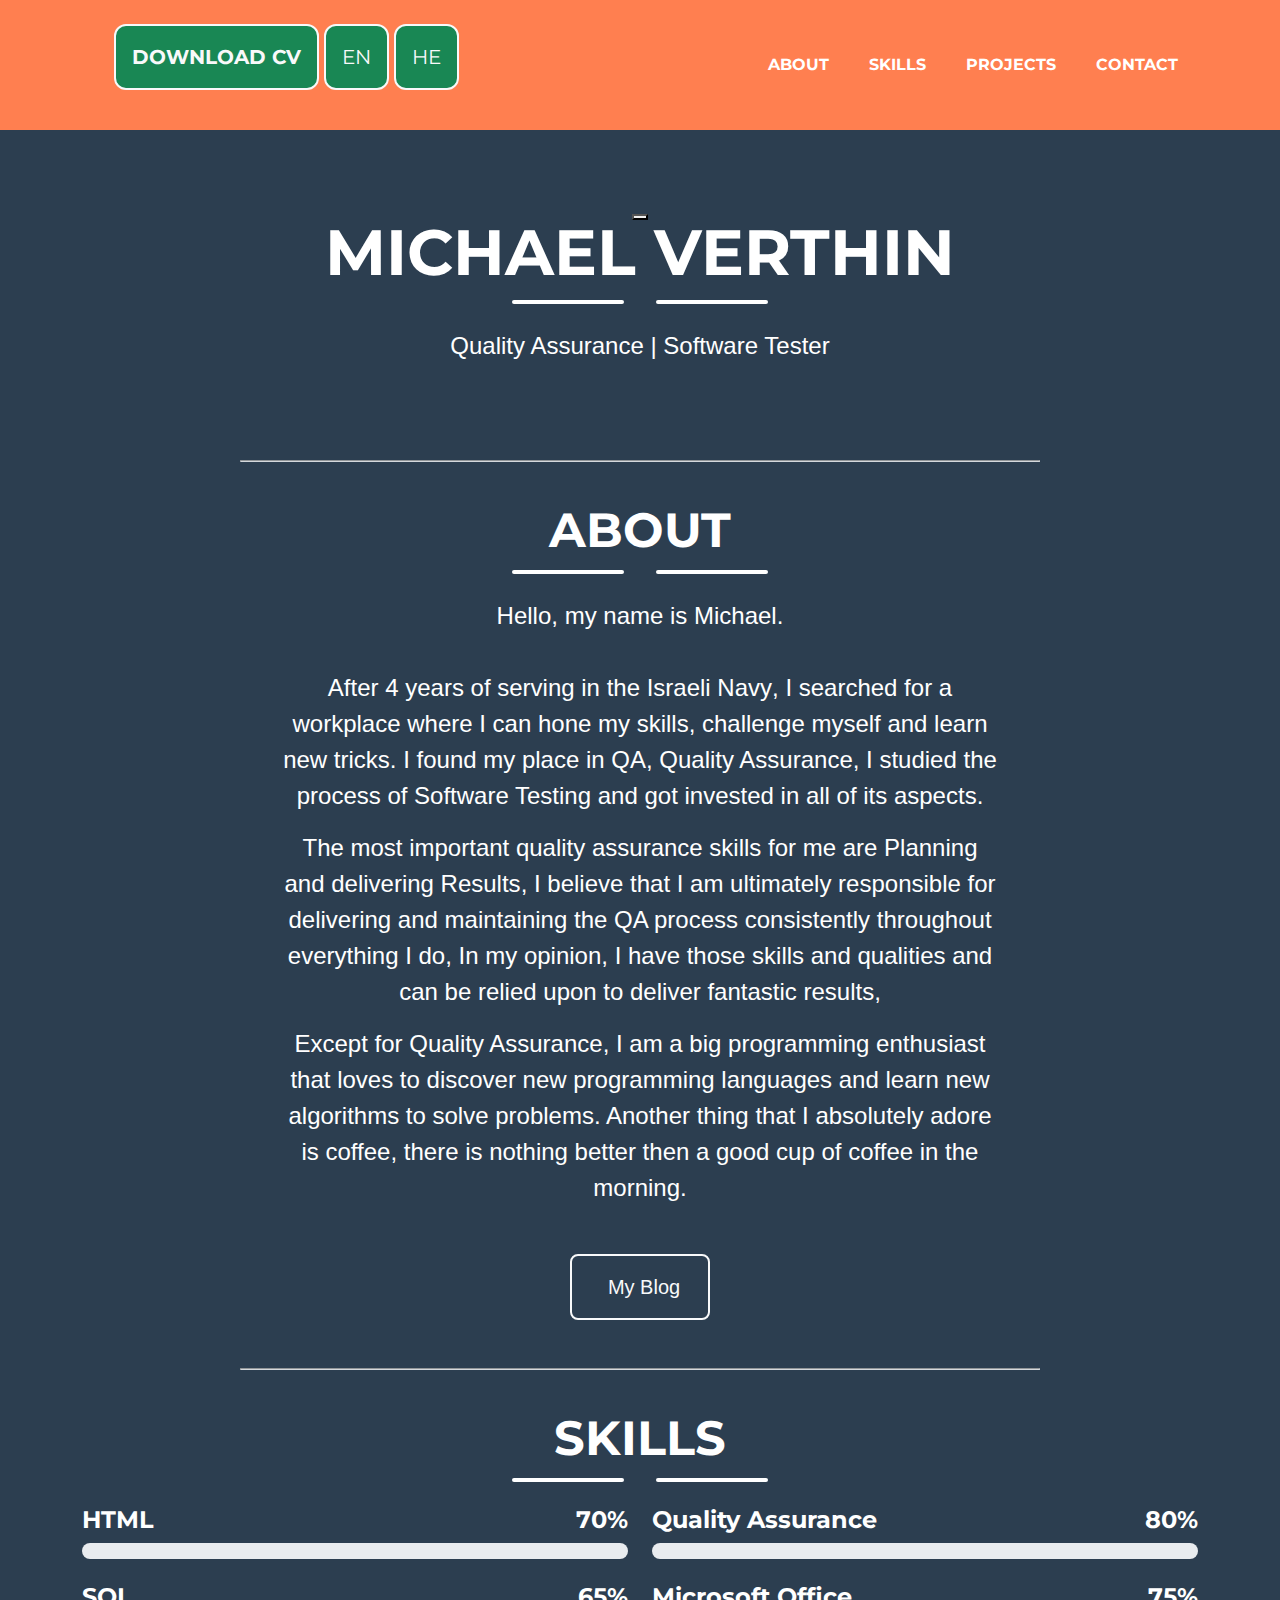
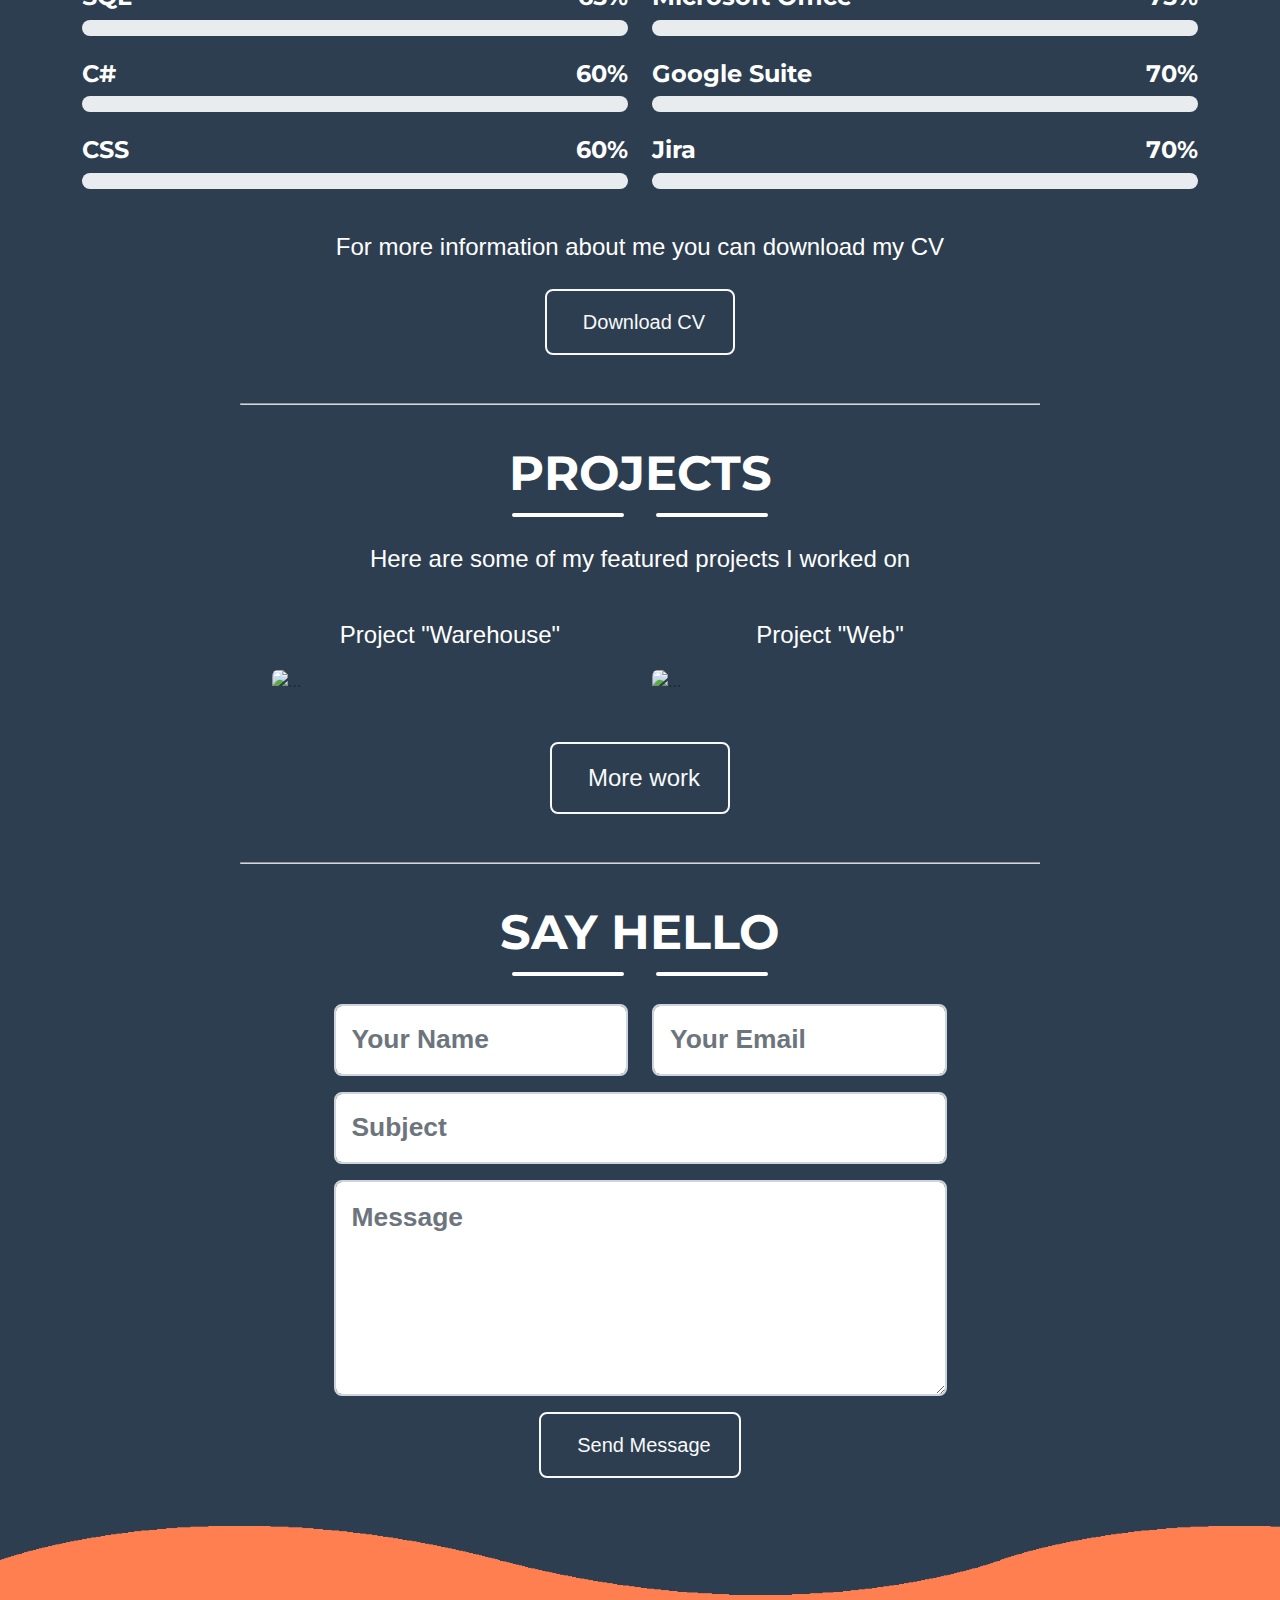
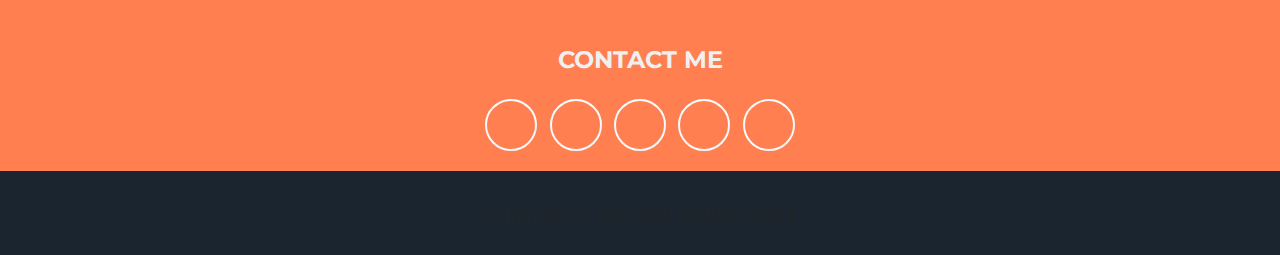
==== commit 6177c351: "commit" ====
--- a/Michael Website/index.html
+++ b/Michael Website/index.html
@@ -16,35 +16,51 @@
         <link href="https://fonts.googleapis.com/css?family=Lato:400,700,400italic,700italic" rel="stylesheet" type="text/css" />
         <!-- Core theme CSS (includes Bootstrap)-->
         <link href="css/styles.css" rel="stylesheet" />
-        
+        <link rel="stylesheet" href="/path/to/flickity.css" media="screen">
+        <link rel="stylesheet" href="https://unpkg.com/flickity@2/dist/flickity.min.css">
         
     </head>
     <body id="page-top">
         <!-- Navigation-->
         <nav class="navbar navbar-expand-lg bg-secondary text-uppercase fixed-top" id="mainNav">
             <div class="container">
-                <a class="navbar-brand" href="#page-top">// Hello World</a>
+            <ul>
+                <li class="btn btn-success btn-lg btn-outline-light py-3 px-0 px-lg-3" href="assets/Resume/Michael Verthin - Resume - En.docx" download="Michael Verthin - CV">
+                    <b id="en">Download CV</b><b id="he">הורדת קורות חיים</b>
+                </li>
+                <li id="en_click" class="btn btn-success btn-lg btn-outline-light py-3 px-0 px-lg-3 current_lang">en</li>
+                <li id="he_click" class="btn btn-success btn-lg btn-outline-light py-3 px-0 px-lg-3">he</li>
+			</ul>
                 <button class="navbar-toggler text-uppercase font-weight-bold bg-primary text-white rounded" type="button" data-bs-toggle="collapse" data-bs-target="#navbarResponsive" aria-controls="navbarResponsive" aria-expanded="false" aria-label="Toggle navigation">
                     Menu
                     <i class="fas fa-bars"></i>
                 </button>
                 <div class="collapse navbar-collapse" id="navbarResponsive">
                     <ul class="navbar-nav ms-auto">
-                        <li class="nav-item mx-0 mx-lg-1"><a class="nav-link py-3 px-0 px-lg-3 rounded" href="#portfolio">// Projects</a></li>
-                        <li class="nav-item mx-0 mx-lg-1"><a class="nav-link py-3 px-0 px-lg-3 rounded" href="#about">// About</a></li>
-                        <li class="nav-item mx-0 mx-lg-1"><a class="nav-link py-3 px-0 px-lg-3 rounded" href="#skills">// Skills</a></li>
-                        <li class="nav-item mx-0 mx-lg-1"><a class="nav-link py-3 px-0 px-lg-3 rounded" href="#contact">// Contact</a></li>
+                        <!--English-->
+                        <li id="en" class="nav-item mx-0 mx-lg-1"><a class="nav-link py-3 px-0 px-lg-3 rounded" href="#about">About</a></li>
+                        <li id="en" class="nav-item mx-0 mx-lg-1"><a class="nav-link py-3 px-0 px-lg-3 rounded" href="#skills">Skills</a></li>
+                        <li id="en" class="nav-item mx-0 mx-lg-1"><a class="nav-link py-3 px-0 px-lg-3 rounded" href="#portfolio">Projects</a></li>
+                        <li id="en" class="nav-item mx-0 mx-lg-1"><a class="nav-link py-3 px-0 px-lg-3 rounded" href="#contact">Contact</a></li>
+                        <!--Hebraw-->
+                        <li id="he" class="nav-item mx-0 mx-lg-1"><a class="nav-link py-3 px-0 px-lg-3 rounded" href="#about">אודות</a></li>
+                        <li id="he" class="nav-item mx-0 mx-lg-1"><a class="nav-link py-3 px-0 px-lg-3 rounded" href="#skills">יכולות</a></li>
+                        <li id="he" class="nav-item mx-0 mx-lg-1"><a class="nav-link py-3 px-0 px-lg-3 rounded" href="#portfolio">פרוייקטים</a></li>
+                        <li id="he" class="nav-item mx-0 mx-lg-1"><a class="nav-link py-3 px-0 px-lg-3 rounded" href="#contact">צור קשר</a></li>
                     </ul>
                 </div>
             </div>
         </nav>
         <!-- Masthead-->
-        <header class="masthead bg-primary text-white text-center">
+        <header class="masthead bg-primary text-white text-center mb-0">
+            <!-- Back to top of the page button-->
+            <button onclick="topFunction()" id="myBtn" title="Go to top"><i class="fas fa-arrow-up fa-2x"></i></button>
             <div class="container d-flex align-items-center flex-column">
                 <!-- Masthead Avatar Image-->
-                <img class="masthead-avatar mb-5" src="assets/img/FaceLogo.png" alt="..." />
+                <div class="masthead-avatar" style="background-image: url('assets/img/BodyLogo.jpg');"></div>
                 <!-- Masthead Heading-->
-                <h1 class="masthead-heading text-uppercase mb-0">Michael Verthin</h1>
+                <h1 id="en" class="masthead-heading text-uppercase mb-0">Michael Verthin</h1>
+                <h1 id="he" class="masthead-heading text-uppercase mb-0">מיכאל ורטחין</h1>
                 <!-- Icon Divider-->
                 <div class="divider-custom divider-light">
                     <div class="divider-custom-line"></div>
@@ -52,70 +68,16 @@
                     <div class="divider-custom-line"></div>
                 </div>
                 <!-- Masthead Subheading-->
-                <p class="masthead-subheading font-weight-light mb-0">Quality Assurance | Software Tester</p>
-            </div>
-        </header>
-        <!-- Portfolio Section--> 
-        <hr>
-        <section class="page-section bg-primary portfolio" id="portfolio">
-            <div class="container">
-                <!-- Portfolio Section Heading-->
-                <h2 class="page-section-heading text-center text-uppercase text-white mb-0">Projects</h2>
-                <!-- Icon Divider-->    
-                <div class="divider-custom divider-light">
-                    <div class="divider-custom-line"></div>
-                    <div class="divider-custom-icon"><i class="fas fa-briefcase"></i></div>
-                    <div class="divider-custom-line"></div>
-                </div>
-                <dev><div class="container mb-0 col-lg-7 align-items-center text-center text-white"><p class="lead">
-                    Here are some of my featured projects I worked on
-                </p></div></dev><br>
-                <!-- Portfolio Grid Items-->
-                <div class="row justify-content-center">
-                    <!-- Portfolio Item 1-->
-                    <div class="col-md-0 col-lg-4 mb-5">
-                        <div class="portfolio-item mx-auto" data-bs-toggle="modal" data-bs-target="#portfolioModal1">
-                            <div class="portfolio-item-caption d-flex align-items-center justify-content-center h-100 w-100">
-                                <div class="portfolio-item-caption-content text-center text-white"><i class="fas fa-plus fa-3x"></i></div>
-                            </div>
-                            <img class="img-fluid" src="assets/img/portfolio/warehouse.png" alt="..." />
-                        </div>
-                        <div class="container col-lg-auto text-center text-white"><p class="lead">Project <b>"Warehouse"</b></p></div>
-                    </div>
-                    <!-- Portfolio Item 2-->
-                    <div class="col-md-0 col-lg-4 mb-5">
-                        <div class="portfolio-item mx-auto" data-bs-toggle="modal" data-bs-target="#portfolioModal2">
-                            <div class="portfolio-item-caption d-flex align-items-center justify-content-center h-100 w-100">
-                                <div class="portfolio-item-caption-content text-center text-white"><i class="fas fa-plus fa-3x"></i></div>
-                            </div>
-                            <img class="img-fluid" src="assets/img/portfolio/Web.png" alt="..." />
-                        </div>
-                        <div class="container col-lg-auto text-center text-white"><p class="lead">Project <b>"Web"</b></p></div>
-                    </div>
-                    <!-- Portfolio Item 3-->
-                    <div class="col-md-0 col-lg-4 mb-5">
-                        <div class="portfolio-item mx-auto" data-bs-toggle="modal" data-bs-target="#portfolioModal3">
-                            <div class="portfolio-item-caption d-flex align-items-center justify-content-center h-100 w-100">
-                                <div class="portfolio-item-caption-content text-center text-white"><i class="fas fa-plus fa-3x"></i></div>
-                            </div>
-                            <img class="img-fluid" src="assets/img/portfolio/Base.png" alt="..." />
-                        </div>
-                        <div class="container col-lg-auto text-center text-white"><p class="lead">Project <b>"Mobile"</b></p></div>
-                    </div><div class="text-center mb-0">
-                        <a class="btn btn-xl btn-outline-light" href="soon.html">
-                            <i class="fas fa-folder-open me-2"></i>
-                            More work
-                        </a>
-                    </div>
-                </div>
-            </div>
-        </section>
-        <hr class="mb-0">
+                <p id="en" class="masthead-subheading font-weight-light mb-0">Quality Assurance | Software Tester</p>
+                <p id="he" class="masthead-subheading font-weight-light mb-0">אבטחת איכות | בודק תוכנה</p>
+            </div>
+        </header><hr class="mb-0 mt-0">
         <!-- About Section-->
-        <section class="page-section bg-primary text-white mb-0" id="about">
+        <section class="page-section bg-primary text-white" id="about">
             <div class="container">
                 <!-- About Section Heading-->
-                <h2 class="page-section-heading text-center text-uppercase text-white">About</h2>
+                <h2 id="en" class="page-section-heading text-center text-uppercase text-white">About</h2>
+                <h2 id="he" class="page-section-heading text-center text-uppercase text-white">אודות</h2>
                 <!-- Icon Divider-->
                 <div class="divider-custom divider-light">
                     <div class="divider-custom-line"></div>
@@ -124,25 +86,41 @@
                 </div>
                 <!-- About Section Content-->
                 <div>
-                    <div class="container mb-0 col-lg-8 align-items-center text-center"><p class="lead">Hello, my name is Michael.<br><br>
+                    <div id="en" class="container mb-0 col-lg-8 align-items-center text-center"><p class="lead">Hello, my name is Michael.<br><br>
                         After 4 years of serving in the <b>Israeli Navy</b>, I searched for a workplace where I can hone my skills, challenge myself and 
                         learn new tricks. I found my place in QA, <b>Quality Assurance</b>, I studied the process of <b>Software 
-                        Testing</b> and got invested in all of its aspects</p></div>
-                    <div class="container mb-0 col-lg-8 align-items-center text-center"><p class="lead">The most important quality assurance skills for me are 
-                        <b>Planning</b> and delivering <b>Result</b>,
+                        Testing</b> and got invested in all of its aspects.</p></div>
+                    <div id="en" class="container mb-0 col-lg-8 align-items-center text-center"><p class="lead">The most important quality assurance skills for me are 
+                        <b>Planning</b> and delivering <b>Results</b>,
                         I believe that I am ultimately responsible for delivering and maintaining the QA process consistently throughout everything I do,
                         In my opinion, I have those skills and qualities and can be relied upon to deliver fantastic results,</p></div>
-                    <div class="container mb-5 col-lg-8 align-items-center text-center"><p class="lead"> Except for Quality Assurance, I am a big programming 
+                    <div id="en" class="container mb-5 col-lg-8 align-items-center text-center"><p class="lead"> Except for Quality Assurance, I am a big programming 
                         enthusiast that loves to discover new <b>programming languages</b> and learn new <b>algorithms</b> to solve problems. Another thing that I absolutely 
                         adore is coffee, there is nothing better
-                        then a good cup of <b>coffee</b> in the morning.</p></div>
-                    </div>
-                </div><hr>
+                        then a good cup of <b>coffee</b> in the morning.</p>
+                    </div>
+                    <div id="he" id class="container mb-0 col-lg-8 align-items-center text-center"><p class="lead">שלום, קוראים לי מיכאל<br><br>
+                        לאחר 4 שנות שירות בחיל הים הישראלי, חיפשתי מקום עבודה בו אוכל לחדד את כישורי, 
+                        לאתגר את עצמי וללמוד טריקים חדשים. מצאתי את מקומי ב-אבטחת איכות, למדתי את תהליך בדיקת התוכנה והשקעתי בכל ההיבטים שלו</p></div>
+                    <div id="he" class="container mb-0 col-lg-8 align-items-center text-center"><p class="lead">כישורי אבטחת האיכות החשובים ביותר עבורי הם תכנון והפקת תוצאה, אני מאמין
+                         שאני אחראי בסופו של דבר לספק ולתחזק את תהליך אבטחת האיכות באופן עקבי לאורך כל מה שאני עושה, לדעתי, יש לי את הכישורים והאיכויות האלה וניתן לסמוך עליהם לספק תוצאות נפלאות,</p></div>
+                    <div id="he" class="container mb-5 col-lg-8 align-items-center text-center"><p class="lead">למעט אבטחת איכות, אני חובב תכנות גדול שאוהב לגלות שפות תכנות חדשות וללמוד אלגוריתמים חדשים לפתרון בעיות. דבר נוסף שאני בהחלט מעריץ הוא קפה, אין דבר טוב יותר מכוס קפה טובה בבוקר.</p>
+                    </div>
+                </div>
+                    <div class="text-center mb-0">
+                        <a class="btn btn-xl btn-outline-light" data-bs-toggle="modal" data-bs-target="#portfolioModal4">
+                            <p id="en" class="mb-0"><i class="fas fa-external-link-alt me-2"></i>
+                            My Blog</p><p id="he" class="mb-0"><i class="fas fa-external-link-alt me-2"></i>הבלוג שלי</p>
+                        </a>
+                    </div>
+            </div>
+        </section><hr class="mb-0">
                  <!-- Skill Start -->
-                <div class="page-section bg-primary text-white mb-0" id="skills">
+                <section class="page-section bg-primary text-white" id="skills">
                     <div class="container">
                             <!-- About Section Heading-->
-                            <h2 class="page-section-heading text-center text-uppercase text-white">Skills</h2>
+                            <h2 id="en" class="page-section-heading text-center text-uppercase text-white">Skills</h2>
+                            <h2 id="he" class="page-section-heading text-center text-uppercase text-white">יכולות</h2>
                             <!-- Icon Divider-->
                             <div class="divider-custom divider-light">
                                 <div class="divider-custom-line"></div>
@@ -150,12 +128,21 @@
                                 <div class="divider-custom-line"></div>
                             </div>
                         <div class="position-relative d-flex align-items-center justify-content-center mb-0"></div>
-                        <div class="row align-items-center">
+                        <div class="row align-items-center mb-3">
                             <div class="col-md-6">
                                 <div class="skill mb-4">
                                     <div class="d-flex justify-content-between">
-                                        <h6 class="font-weight-bold">HTML</h6>
-                                        <h6 class="font-weight-bold">65%</h6>
+                                        <h4 class="font-weight-bold">HTML</h4>
+                                        <h4 class="font-weight-bold">70%</h4>
+                                    </div>
+                                    <div class="progress">
+                                        <div class="progress-bar --bs-primary" role="progressbar" aria-valuenow="70" aria-valuemin="0" aria-valuemax="100"></div>
+                                    </div>
+                                </div>
+                                <div class="skill mb-4">
+                                    <div class="d-flex justify-content-between">
+                                        <h4 class="font-weight-bold">SQL</h4>
+                                        <h4 class="font-weight-bold">65%</h4>
                                     </div>
                                     <div class="progress">
                                         <div class="progress-bar --bs-primary" role="progressbar" aria-valuenow="65" aria-valuemin="0" aria-valuemax="100"></div>
@@ -163,17 +150,46 @@
                                 </div>
                                 <div class="skill mb-4">
                                     <div class="d-flex justify-content-between">
-                                        <h6 class="font-weight-bold">CSS</h6>
-                                        <h6 class="font-weight-bold">50%</h6>
-                                    </div>
-                                    <div class="progress">
-                                        <div class="progress-bar --bs-primary" role="progressbar" aria-valuenow="50" aria-valuemin="0" aria-valuemax="100"></div>
-                                    </div>
-                                </div>
-                                <div class="skill mb-4">
-                                    <div class="d-flex justify-content-between">
-                                        <h6 class="font-weight-bold">C#</h6>
-                                        <h6 class="font-weight-bold">70%</h6>
+                                        <h4 class="font-weight-bold">C#</h4>
+                                        <h4 class="font-weight-bold">60%</h4>
+                                    </div>
+                                    <div class="progress">
+                                        <div class="progress-bar --bs-primary" role="progressbar" aria-valuenow="60" aria-valuemin="0" aria-valuemax="100"></div>
+                                    </div>
+                                </div>
+                                <div class="skill mb-4">
+                                    <div class="d-flex justify-content-between">
+                                        <h4 class="font-weight-bold">CSS</h4>
+                                        <h4 class="font-weight-bold">60%</h4>
+                                    </div>
+                                    <div class="progress">
+                                        <div class="progress-bar --bs-primary" role="progressbar" aria-valuenow="60" aria-valuemin="0" aria-valuemax="100"></div>
+                                    </div>
+                                </div>
+                            </div>
+                            <div class="col-md-6">
+                                <div class="skill mb-4">
+                                    <div class="d-flex justify-content-between">
+                                        <h4 class="font-weight-bold">Quality Assurance</h4>
+                                        <h4 class="font-weight-bold">80%</h4>
+                                    </div>
+                                    <div class="progress">
+                                        <div class="progress-bar --bs-primary" role="progressbar" aria-valuenow="80" aria-valuemin="0" aria-valuemax="100"></div>
+                                    </div>
+                                </div>
+                                <div class="skill mb-4">
+                                    <div class="d-flex justify-content-between">
+                                        <h4 class="font-weight-bold">Microsoft Office</h4>
+                                        <h4 class="font-weight-bold">75%</h4>
+                                    </div>
+                                    <div class="progress">
+                                        <div class="progress-bar --bs-primary" role="progressbar" aria-valuenow="75" aria-valuemin="0" aria-valuemax="100"></div>
+                                    </div>
+                                </div>
+                                <div class="skill mb-4">
+                                    <div class="d-flex justify-content-between">
+                                        <h4 class="font-weight-bold">Google Suite</h4>
+                                        <h4 class="font-weight-bold">70%</h4>
                                     </div>
                                     <div class="progress">
                                         <div class="progress-bar --bs-primary" role="progressbar" aria-valuenow="70" aria-valuemin="0" aria-valuemax="100"></div>
@@ -181,69 +197,77 @@
                                 </div>
                                 <div class="skill mb-4">
                                     <div class="d-flex justify-content-between">
-                                        <h6 class="font-weight-bold">SQL</h6>
-                                        <h6 class="font-weight-bold">75%</h6>
-                                    </div>
-                                    <div class="progress">
-                                        <div class="progress-bar --bs-primary" role="progressbar" aria-valuenow="75" aria-valuemin="0" aria-valuemax="100"></div>
-                                    </div>
-                                </div>
-                            </div>
-                            <div class="col-md-6">
-                                <div class="skill mb-4">
-                                    <div class="d-flex justify-content-between">
-                                        <h6 class="font-weight-bold">Quality Assurance</h6>
-                                        <h6 class="font-weight-bold">90%</h6>
-                                    </div>
-                                    <div class="progress">
-                                        <div class="progress-bar --bs-primary" role="progressbar" aria-valuenow="90" aria-valuemin="0" aria-valuemax="100"></div>
-                                    </div>
-                                </div>
-                                <div class="skill mb-4">
-                                    <div class="d-flex justify-content-between">
-                                        <h6 class="font-weight-bold">Jira</h6>
-                                        <h6 class="font-weight-bold">80%</h6>
-                                    </div>
-                                    <div class="progress">
-                                        <div class="progress-bar --bs-primary" role="progressbar" aria-valuenow="80" aria-valuemin="0" aria-valuemax="100"></div>
-                                    </div>
-                                </div>
-                                <div class="skill mb-4">
-                                    <div class="d-flex justify-content-between">
-                                        <h6 class="font-weight-bold">Microsoft Office</h6>
-                                        <h6 class="font-weight-bold">85%</h6>
-                                    </div>
-                                    <div class="progress">
-                                        <div class="progress-bar --bs-primary" role="progressbar" aria-valuenow="85" aria-valuemin="0" aria-valuemax="100"></div>
-                                    </div>
-                                </div>
-                                <div class="skill mb-4">
-                                    <div class="d-flex justify-content-between">
-                                        <h6 class="font-weight-bold">Google Suite</h6>
-                                        <h6 class="font-weight-bold">85%</h6>
-                                    </div>
-                                    <div class="progress">
-                                        <div class="progress-bar --bs-primary" role="progressbar" aria-valuenow="85" aria-valuemin="0" aria-valuemax="100"></div>
-                                    </div>
-                                </div>
-                            </div>
-                        </div>
-                    </div>
-                </div>                <!-- About Section Button-->
-                <div class="text-center mb-4">
-                    <a class="btn btn-xl btn-outline-light" href="assets/Resume/Michael Verthin - Resume - En.docx" download="Michael Verthin - Resume">
-                        <i class="fas fa-download"></i>
-                        Download Resume!
-                    </a>
-                </div>
+                                        <h4 class="font-weight-bold">Jira</h4>
+                                        <h4 class="font-weight-bold">70%</h4>
+                                    </div>
+                                    <div class="progress">
+                                        <div class="progress-bar --bs-primary" role="progressbar" aria-valuenow="70" aria-valuemin="0" aria-valuemax="100"></div>
+                                    </div>
+                                </div>
+                            </div>
+                        </div>
+                    </div>
+                    <div id="en" class="container mb-4 col-lg-8 align-items-center text-center"><p class="lead">For more information about me you can download my CV</p></div>
+                    <div id="he" class="container mb-4 col-lg-8 align-items-center text-center"><p class="lead">למידע נוסף עליי ניתן להוריד את קורות החיים שלי</p></div>
+                    <div class="text-center mb-0">
+                        <a class="btn btn-xl btn-outline-light" href="assets/Resume/Michael Verthin - Resume - En.docx" download="Michael Verthin - CV">
+                            <p id="en" class="mb-0"><i class="fas fa-download me-2"></i>Download CV</p><p id="he" class="mb-0"><i class="fas fa-download me-2"></i>הורדת קורות חיים</p>
+                        </a>
+                    </div>
+                </section><hr class="mb-0">
                 <!-- Skill End -->
-        </section>
-        <hr>
+        <!-- Portfolio Section--> 
+        <section class="page-section bg-primary portfolio" id="portfolio">
+            <div class="container">
+                <!-- Portfolio Section Heading-->
+                <h2 id="en" class="page-section-heading text-center text-uppercase text-white mb-0">Projects</h2>
+                <h2 id="he" class="page-section-heading text-center text-uppercase text-white mb-0">פרוייקטים</h2>
+                <!-- Icon Divider-->    
+                <div class="divider-custom divider-light">
+                    <div class="divider-custom-line"></div>
+                    <div class="divider-custom-icon"><i class="fas fa-briefcase"></i></div>
+                    <div class="divider-custom-line"></div>
+                </div>
+                <dev><div class="container mb-0 col-lg-7 align-items-center text-center text-white"><p id="en" class="lead">
+                    Here are some of my featured projects I worked on
+                </p><p id="he" class="lead">להלן כמה מהפרוייקטים שעבדתי עליהם</p></div></dev><br>
+                <!-- Portfolio Grid Items-->
+                <div class="row justify-content-center">
+                    <!-- Portfolio Item 1-->
+                    <div class="col-md-0 col-lg-4 mb-5"><div class="container col-lg-auto text-center text-white"><p id="en" class="lead">Project <b>"Warehouse"</b></p>
+                    <p id="he" class="lead"> פרוייקט <b>מחסן</b></p></div>  
+                        <div class="portfolio-item mx-auto" data-bs-toggle="modal" data-bs-target="#portfolioModal1">
+                            <div class="portfolio-item-caption d-flex align-items-center justify-content-center h-100 w-100">
+                                <div class="portfolio-item-caption-content text-center text-white"><i class="fas fa-plus fa-3x"></i></div>
+                            </div>
+                            <img class="img-fluid" src="assets/img/portfolio/MishaWarehouse.png" alt="..." />
+                        </div>
+                    </div>
+                    <!-- Portfolio Item 2-->
+                    <div class="col-md-0 col-lg-4 mb-5"><div class="container col-lg-auto text-center text-white"><p id="en" class="lead">Project <b>"Web"</b></p>
+                        <p id="he" class="lead"> פרוייקט <b>אתר</b></p></div>
+                        <div class="portfolio-item mx-auto" data-bs-toggle="modal" data-bs-target="#portfolioModal2">
+                            <div class="portfolio-item-caption d-flex align-items-center justify-content-center h-100 w-100">
+                                <div class="portfolio-item-caption-content text-center text-white"><i class="fas fa-plus fa-3x"></i></div>
+                            </div>
+                            <img class="img-fluid" src="assets/img/portfolio/MishaWeb.png" alt="..." />
+                        </div>
+                    </div>
+                    <div class="text-center mb-0">
+                        <a class="btn btn-xl btn-outline-light" data-bs-toggle="modal" data-bs-target="#portfolioModal4">
+                            <p id="en" class="lead mb-0"><i class="fas fa-folder-open me-2"></i>More work</p>
+                            <p id="he" class="lead mb-0"><i class="fas fa-folder-open me-2"></i>עוד עבודות</p>
+                        </a>
+                    </div>
+                </div>
+            </div>
+        </section><hr class="mb-0">
         <!-- Contact Section-->
         <section class="page-section" id="contact">
             <div class="container">
                 <!-- Contact Section Heading-->
-                <h2 class="page-section-heading text-center text-uppercase text-white mb-0">Contact Me</h2>
+                <h2 id="en" class="page-section-heading text-center text-uppercase text-white mb-0">Say Hello</h2>
+                <h2 id="he" class="page-section-heading text-center text-uppercase text-white mb-0">אמור שלום</h2>
                 <!-- Icon Divider-->
                 <div class="divider-custom divider-light">
                     <div class="divider-custom-line"></div>
@@ -256,28 +280,29 @@
                             <div class="col-lg-8 col-xl-7">
                                 <div class="contact-form text-center">
                                     <div id="success"></div>
-                                    <form action="https://formsubmit.co/michaelvn5202@gmail.com" method="POST"><!-- id="contactForm" novalidate="novalidate"-->
-                                        <input type="hidden" name="_next" value="http://127.0.0.1:5500/Michael%20Website/thankyou.html#page-top">
+                                    <form id="en" action="https://formsubmit.co/michaelvn5202@gmail.com" method="POST"><!-- id="contactForm" novalidate="novalidate"-->
+                                        <input type="hidden" name="_next" value="https://michaelverthin.000webhostapp.com/thankyou.html">
                                         <input type="hidden" name="_captcha" value="false">
+                                        <input type="hidden" name="_subject" value="New E-mail Woohooo!">
                                         <div class="row">
                                             <div class="col-sm-6">
-                                                <input type="text" name="name" class="form-control py-3 px-3" id="name" placeholder="Your Name"
+                                                <input type="text" name="The Name" class="form-control py-3 px-3" id="name" placeholder="Your Name"
                                                     required="required" data-validation-required-message="Please enter your name" />
                                                 <p class="help-block text-danger"></p>
                                             </div>
                                             <div class="col-sm-6">
-                                                <input type="email" name="email" class="form-control py-3 px-3" id="email" placeholder="Your Email"
+                                                <input type="email" name="Their E-mail" class="form-control py-3 px-3" id="email" placeholder="Your Email"
                                                     required="required" data-validation-required-message="Please enter your email" />
                                                 <p class="help-block text-danger"></p>
                                             </div>
                                         </div>
                                         <div class="mb-3">
-                                            <input type="text" name="subject" class="form-control py-3 px-3" id="subject" placeholder="Subject"
+                                            <input type="text" name="The Subject" class="form-control py-3 px-3" id="subject" placeholder="Subject"
                                                 required="required" data-validation-required-message="Please enter a subject" />
                                             <p class="help-block text-danger"></p>
                                         </div>
                                         <div class="mb-3">
-                                            <textarea class="form-control py-3 px-3" name="message" rows="5" id="message" placeholder="Message"
+                                            <textarea class="form-control py-3 px-3" name="The Message" rows="5" id="message" placeholder="Message"
                                                 required="required" style="	font-size: 1.5rem;
                                                 border-left: 0;
                                                 border-right: 0;
@@ -293,6 +318,44 @@
                                                 Send Message</button>
                                         </div>
                                     </form>
+                                    <form id="he" action="https://formsubmit.co/michaelvn5202@gmail.com" method="POST"><!-- id="contactForm" novalidate="novalidate"-->
+                                        <input type="hidden" name="_next" value="https://michaelverthin.000webhostapp.com/thankyou.html">
+                                        <input type="hidden" name="_captcha" value="false">
+                                        <input type="hidden" name="_subject" value="New E-mail Woohooo!">
+                                        <div class="row">
+                                            <div class="col-sm-6">
+                                                <input type="text" name="The Name" class="form-control py-3 px-3" id="name" placeholder="שם פרטי"
+                                                    required="required" data-validation-required-message="Please enter your name" />
+                                                <p class="help-block text-danger"></p>
+                                            </div>
+                                            <div class="col-sm-6">
+                                                <input type="email" name="Their E-mail" class="form-control py-3 px-3" id="email" placeholder="כתובת מייל"
+                                                    required="required" data-validation-required-message="Please enter your email" />
+                                                <p class="help-block text-danger"></p>
+                                            </div>
+                                        </div>
+                                        <div class="mb-3">
+                                            <input type="text" name="The Subject" class="form-control py-3 px-3" id="subject" placeholder="נושא"
+                                                required="required" data-validation-required-message="Please enter a subject" />
+                                            <p class="help-block text-danger"></p>
+                                        </div>
+                                        <div class="mb-3">
+                                            <textarea class="form-control py-3 px-3" name="The Message" rows="5" id="message" placeholder="הודעה"
+                                                required="required" style="	font-size: 1.5rem;
+                                                border-left: 0;
+                                                border-right: 0;
+                                                border-top: 0;
+                                                border-width: 1px;
+                                                border: 0.125rem solid #ced4da;"
+                                                data-validation-required-message="Please enter your message"></textarea>
+                                            <p class="help-block text-danger"></p>
+                                        </div>
+                                        <div>
+                                            <button class="btn btn-xl btn-outline-light mb-5" type="submit" id="sendMessageButton">
+                                                <i class="fas fa-comment-alt me-2"></i>
+                                                שלח הודעה</button>
+                                        </div>
+                                    </form>
                                 </div>
                             </div>
                         </div>
@@ -309,66 +372,68 @@
             <div class="wave" id="wave4"></div>
         </div>
         <div class="container text-center">
-            <h4 class="text-uppercase mb-4">Around the Web</h4>
+            <h4 id="en" class="text-uppercase mb-4">Contact me</h4>
+            <h4 id="he" class="text-uppercase mb-4">צור קשר</h4>
             <a class="btn btn-outline-light btn-social mx-1" href="tel:0523304078"><i class="fas fa-mobile-alt"></i></a>
+            <a class="btn btn-outline-light btn-social mx-1" href="https://telegram.me/michaelverthin" target="_blank"><i class="fab fa-fw fa-telegram-plane"></i></a>
             <a class="btn btn-outline-light btn-social mx-1" href="https://twitter.com/michaelvn5202" target="_blank"><i class="fab fa-fw fa-twitter"></i></a>
             <a class="btn btn-outline-light btn-social mx-1" href="http://linkedin.com/in/michael-verthin" target="_blank"><i class="fab fa-fw fa-linkedin-in"></i></a>
             <a class="btn btn-outline-light btn-social mx-1" href="https://github.com/Michael-Verthin" target="_blank"><i class="fab fa-fw fa-github"></i></a>
         </div>
     </footer>
-    <div class=" copyright py-4 text-center text-white">
-        <div class="container"><small>Copyright &copy; Michael Verthin 2021</small></div>
+    <div class=" copyright py-4 text-center">
+        <div class="container lead"><small><b>Copyright &copy; Michael Verthin 2021</b></small></div>
     </div>
         <!-- Portfolio Modals-->
         <!-- Portfolio Modal 1-->
         <div class="portfolio-modal modal fade" id="portfolioModal1" tabindex="-1" aria-labelledby="portfolioModal1" aria-hidden="true">
             <div class="modal-dialog modal-xl">
                 <div class="modal-content">
-                    <div class="modal-header border-0"><button class="btn-close" type="button" data-bs-dismiss="modal" aria-label="Close"></button></div>
+                    <div class="modal-header border-0"><button class="btn-close btn-close-white" type="button" data-bs-dismiss="modal" aria-label="Close"></button></div>
                     <div class="modal-body text-center pb-5">
                         <div class="container">
                             <div class="row justify-content-center">
                                 <div class="col-lg-8">
                                     <!-- Portfolio Modal - Title-->
-                                    <h2 class="portfolio-modal-title text-secondary text-uppercase mb-0">Project Warehouse</h2>
+                                    <h2 class="portfolio-modal-title text-light text-uppercase mb-0">Project Warehouse</h2>
                                     <!-- Icon Divider-->
-                                    <div class="divider-custom">
+                                    <div class="divider-custom divider-light">
                                         <div class="divider-custom-line"></div>
                                         <div class="divider-custom-icon"><i class="fas fa-warehouse"></i></div>
                                         <div class="divider-custom-line"></div>
                                     </div>
                                     <!-- Portfolio Modal - Text-->
-                                    <p class="mb-4">In this project, I was grouped into a team of 5, and we were tasked a made-up warehouse by our teachers, 
+                                    <div class="container mb-0 col-xxl-12 align-items-center text-center "><p class="lead">In this project, I was grouped into a team of 5, and we were tasked a made-up warehouse by our teachers, 
                                         we had to create an STP and find bugs or issues and report them using a program named TestRail, 
-                                        it had a free trail so that was perfect for us to use for this one, 
+                                        it had a free trail so that was perfect for us to use for this one,<br>
                                         we were also given the product details of that warehouse, it was supposed to replace an old system that included using Microsoft Excel and handwritten 
-                                        information. The new system we got in the product details contained all of the information including a detailed explanation about the users of the 
-                                        system, a technical overview of the majority of screens in the software, the system also has BATCH processes and Query option that connect to a database.
-                                    <!-- Portfolio Modal - Image-->
-                                    <hr><img class="img-fluid rounded mb-auto" src="assets/Files/project warehouse/warehouse wallpaper.jpg" alt="..." />
-                                        <hr>At the end of the project, we handed our STP projects and presented the presentation in front of an audience, 
-                                        I've included a copy of the document and the presentation </p>
-                                    <div class="text-center mt-4">
-                                        <a class="btn btn-xl btn-outline-dark" style="width: 350px;" href="assets/Files/project warehouse/Michael Verthin - STP Document.docx">
+                                        information.<br>The new system we got in the product details contained all of the information including a detailed explanation about the users of the 
+                                        system, a technical overview of the majority of screens in the software, the system also has BATCH processes and Query option that connect to a database.</p></div>
+                                        <!-- Portfolio Modal - Image-->
+                                        <img class="img-fluid rounded mb-auto" src="assets/Files/project warehouse/warehouse wallpaper.jpg" alt="..." />
+                                    <div class="container mb-0 col-xxl-12 align-items-center text-center"><p class="lead">At the end of the project, we handed our STP projects and presented the presentation in front of an audience, 
+                                        <br>I've included a copy of the document and the presentation</p></div>
+                                    <div class="text-center mt-5">
+                                        <a class="btn btn-xl btn-outline-light" style="width: 350px;" href="assets/Files/project warehouse/Michael Verthin - STP Document.docx">
                                             <i class="fas fa-download me-2"></i>
                                             Download STP document
                                         </a>
-                                        <a class="btn btn-xl btn-outline-dark" href="https://docs.google.com/document/d/1-iDI3RVapPLCqd0ODJmczLm6D1UBOrDQ/edit?usp=sharing&ouid=103780277019540680906&rtpof=true&sd=true" target="_blank">
+                                        <a class="btn btn-xl btn-outline-light" href="https://docs.google.com/document/d/1-iDI3RVapPLCqd0ODJmczLm6D1UBOrDQ/edit?usp=sharing&ouid=103780277019540680906&rtpof=true&sd=true" target="_blank">
                                             <i class="fas fa-eye me-2"></i>
                                             View in browser
                                         </a>
                                     </div>
                                     <div class="text-center mt-4">
-                                        <a class="btn btn-xl btn-outline-dark"  style="width: 350px;" href="assets/Files/project warehouse/Michael Verthin - STP Presentation.pptx">
+                                        <a class="btn btn-xl btn-outline-light" style="width: 350px;" href="assets/Files/project warehouse/Michael Verthin - STP Presentation.pptx">
                                             <i class="fas fa-download me-2"></i>
                                             Download STP presentation
                                         </a>
-                                        <a class="btn btn-xl btn-outline-dark" href="https://docs.google.com/presentation/d/1h54_uswUo7TwTLchwD-ND1mDOPsQklXd/edit?usp=sharing&ouid=103780277019540680906&rtpof=true&sd=true" target="_blank">
+                                        <a class="btn btn-xl btn-outline-light" href="https://docs.google.com/presentation/d/1h54_uswUo7TwTLchwD-ND1mDOPsQklXd/edit?usp=sharing&ouid=103780277019540680906&rtpof=true&sd=true" target="_blank">
                                             <i class="fas fa-eye me-2"></i>
                                             View in browser
                                         </a>
                                     </div>
-                                        <br><button class="btn btn-primary" href="#" data-bs-dismiss="modal">
+                                        <br><button class="btn-success btn btn-xl" href="#" data-bs-dismiss="modal">
                                         <i class="fas fa-times fa-fw"></i>
                                         Close Window
                                     </button>
@@ -383,44 +448,52 @@
         <div class="portfolio-modal modal fade" id="portfolioModal2" tabindex="-1" aria-labelledby="portfolioModal2" aria-hidden="true">
             <div class="modal-dialog modal-xl">
                 <div class="modal-content">
-                    <div class="modal-header border-0"><button class="btn-close" type="button" data-bs-dismiss="modal" aria-label="Close"></button></div>
+                    <div class="modal-header border-0"><button class="btn-close btn-close-white" type="button" data-bs-dismiss="modal" aria-label="Close"></button></div>
                     <div class="modal-body text-center pb-5">
                         <div class="container">
                             <div class="row justify-content-center">
                                 <div class="col-lg-8">
                                     <!-- Portfolio Modal - Title-->
-                                    <h2 class="portfolio-modal-title text-secondary text-uppercase mb-0">Project Web</h2>
+                                    <h2 class="portfolio-modal-title text-light text-uppercase mb-0">Project Web</h2>
                                     <!-- Icon Divider-->
-                                    <div class="divider-custom">
+                                    <div class="divider-custom divider-light">
                                         <div class="divider-custom-line"></div>
                                         <div class="divider-custom-icon"><i class="fas fa-laptop"></i></div>
                                         <div class="divider-custom-line"></div>
                                     </div>
                                     <!-- Portfolio Modal - Text-->
-                                    <p class="mb-4">In that project, my teachers tasked us to find a website that we need to find bugs or issues in and report 
+                                    <div class="container mb-0 col-xxl-12 align-items-center text-center"><p class="lead">In that project, my teachers tasked us to find a website that we need to find bugs or issues in and report 
                                         them using a project management program named Jira, then they divided us into groups of 2, so after I found my partner 
                                         we started to look for a buggy website.<br>
                                         we stumbled upon a school website that offered a promotional and school media website that didn't exactly offer the best 
                                         experience, it also had some serious security issues, since everyone can access the website and browse, download and use 
                                         the photos of the children that learn in that school, without any login.<br>
                                         After we finished checking the website in two circles, one using a pre-made checklist and the second by exploratory testing, 
-                                        we reported all the issued and bugs into Jira, made an STR document, and then presented it in a presentation<hr>
+                                        we reported all the issued and bugs into Jira, made an STR document, and then presented it in a presentation</p></div>
                                     <!-- Portfolio Modal - Image-->
                                     <img class="img-fluid rounded mb-auto" src="assets/Files/project web/web wallpaper.jpeg" alt="..." />
-                                    <hr>I've included a copy of the document and the presentation</p>
+                                    <div class="container mb-0 col-xxl-12 align-items-center text-center"><p class="lead">I've included a copy of the document and the presentation</p></div>
                                     <div class="text-center mt-4">
-                                        <a class="btn btn-xl btn-outline-dark" href="assets/Files/project warehouse/Michael Verthin - STP Document.docx">
+                                        <a class="btn btn-xl btn-outline-light" style="width: 350px;" href="assets/Files/project warehouse/Michael Verthin - STP Document.docx">
                                             <i class="fas fa-download me-2"></i>
                                             Download STR document
                                         </a>
+                                        <a class="btn btn-xl btn-outline-light" href="https://docs.google.com/document/d/1-iDI3RVapPLCqd0ODJmczLm6D1UBOrDQ/edit?usp=sharing&ouid=103780277019540680906&rtpof=true&sd=true" target="_blank">
+                                            <i class="fas fa-eye me-2"></i>
+                                            View in browser
+                                        </a>
                                     </div>
                                     <div class="text-center mt-4">
-                                        <a class="btn btn-xl btn-outline-dark" href="assets/Files/project warehouse/Michael Verthin - STP Presentation.pptx">
+                                        <a class="btn btn-xl btn-outline-light" style="width: 350px;" href="assets/Files/project warehouse/Michael Verthin - STP Presentation.pptx">
                                             <i class="fas fa-download me-2"></i>
                                             Download STR presentation
                                         </a>
-                                    </div>
-                                        <br><button class="btn btn-primary" href="#" data-bs-dismiss="modal">
+                                        <a class="btn btn-xl btn-outline-light" href="https://docs.google.com/document/d/1-iDI3RVapPLCqd0ODJmczLm6D1UBOrDQ/edit?usp=sharing&ouid=103780277019540680906&rtpof=true&sd=true" target="_blank">
+                                            <i class="fas fa-eye me-2"></i>
+                                            View in browser
+                                        </a>
+                                    </div>
+                                        <br><button class="btn-success btn btn-xl" href="#" data-bs-dismiss="modal">
                                         <i class="fas fa-times fa-fw"></i>
                                         Close Window
                                     </button>
@@ -468,28 +541,28 @@
         <div class="portfolio-modal modal fade" id="portfolioModal4" tabindex="-1" aria-labelledby="portfolioModal4" aria-hidden="true">
             <div class="modal-dialog modal-xl">
                 <div class="modal-content">
-                    <div class="modal-header border-0"><button class="btn-close" type="button" data-bs-dismiss="modal" aria-label="Close"></button></div>
+                    <div class="modal-header border-0"><button class="btn-close btn-close-white" type="button" data-bs-dismiss="modal" aria-label="Close"></button></div>
                     <div class="modal-body text-center pb-5">
                         <div class="container">
                             <div class="row justify-content-center">
-                                <div class="col-lg-8">
-                                    <!-- Portfolio Modal - Title-->
-                                    <h2 class="portfolio-modal-title text-secondary text-uppercase mb-0">Controller</h2>
+                                <!-- Portfolio Modal - Title-->
+                                <h2 class="portfolio-modal-title text-light text-uppercase mb-0">Oops!</h2>
                                     <!-- Icon Divider-->
-                                    <div class="divider-custom">
-                                        <div class="divider-custom-line"></div>
-                                        <div class="divider-custom-icon"><i class="fas fa-star"></i></div>
-                                        <div class="divider-custom-line"></div>
-                                    </div>
-                                    <!-- Portfolio Modal - Image-->
-                                    <img class="img-fluid rounded mb-5" src="assets/img/portfolio/game.png" alt="..." />
-                                    <!-- Portfolio Modal - Text-->
-                                    <p class="mb-4">Lorem ipsum dolor sit amet, consectetur adipisicing elit. Mollitia neque assumenda ipsam nihil, molestias magnam, recusandae quos quis inventore quisquam velit asperiores, vitae? Reprehenderit soluta, eos quod consequuntur itaque. Nam.</p>
-                                    <button class="btn btn-primary" href="#!" data-bs-dismiss="modal">
+                                    <div class="divider-custom divider-light">
+                                        <div class="divider-custom-line"></div>
+                                        <div class="divider-custom-icon"><i class="fas fa-exclamation"></i></div>
+                                        <div class="divider-custom-line"></div>
+                                    </div>
+                                    <!-- Masthead Subheading-->
+                                    <div class="container mb-0 col-xxl-12 align-items-center text-center"><p class="lead">Sorry, but this part of the website is still under construction..</p>
+                                </div>
+                                <div class="text-center mt-4">
+                                    <a class="btn-success btn btn-xl" href="#" data-bs-dismiss="modal">
                                         <i class="fas fa-times fa-fw"></i>
-                                        Close Window
-                                    </button>
-                                </div>
+                                        Close window
+                                    </a>
+                                </div>
+
                             </div>
                         </div>
                     </div>
@@ -560,9 +633,6 @@
                 </div>
             </div>
         </div>
-
-    <!-- Bootstrap core JS-->
-    
     <!-- JavaScript Libraries -->
     <script src="https://code.jquery.com/jquery-3.4.1.min.js"></script>
     <script src="https://stackpath.bootstrapcdn.com/bootstrap/4.4.1/js/bootstrap.bundle.min.js"></script>
@@ -579,6 +649,8 @@
     <!-- Template Javascript -->
     <script src="js/main.js"></script>
     <script src="js/scripts.js"></script>
-    <script src="https://cdn.jsdelivr.net/npm/bootstrap@5.1.0/dist/js/bootstrap.bundle.min.js"></script>                                
+    <script src="https://cdn.jsdelivr.net/npm/bootstrap@5.1.0/dist/js/bootstrap.bundle.min.js"></script>     
+    <script src="/path/to/flickity.pkgd.min.js"></script>       
+    <script src="https://unpkg.com/flickity@2/dist/flickity.pkgd.min.js"></script>                    
     </body>
 </html>
